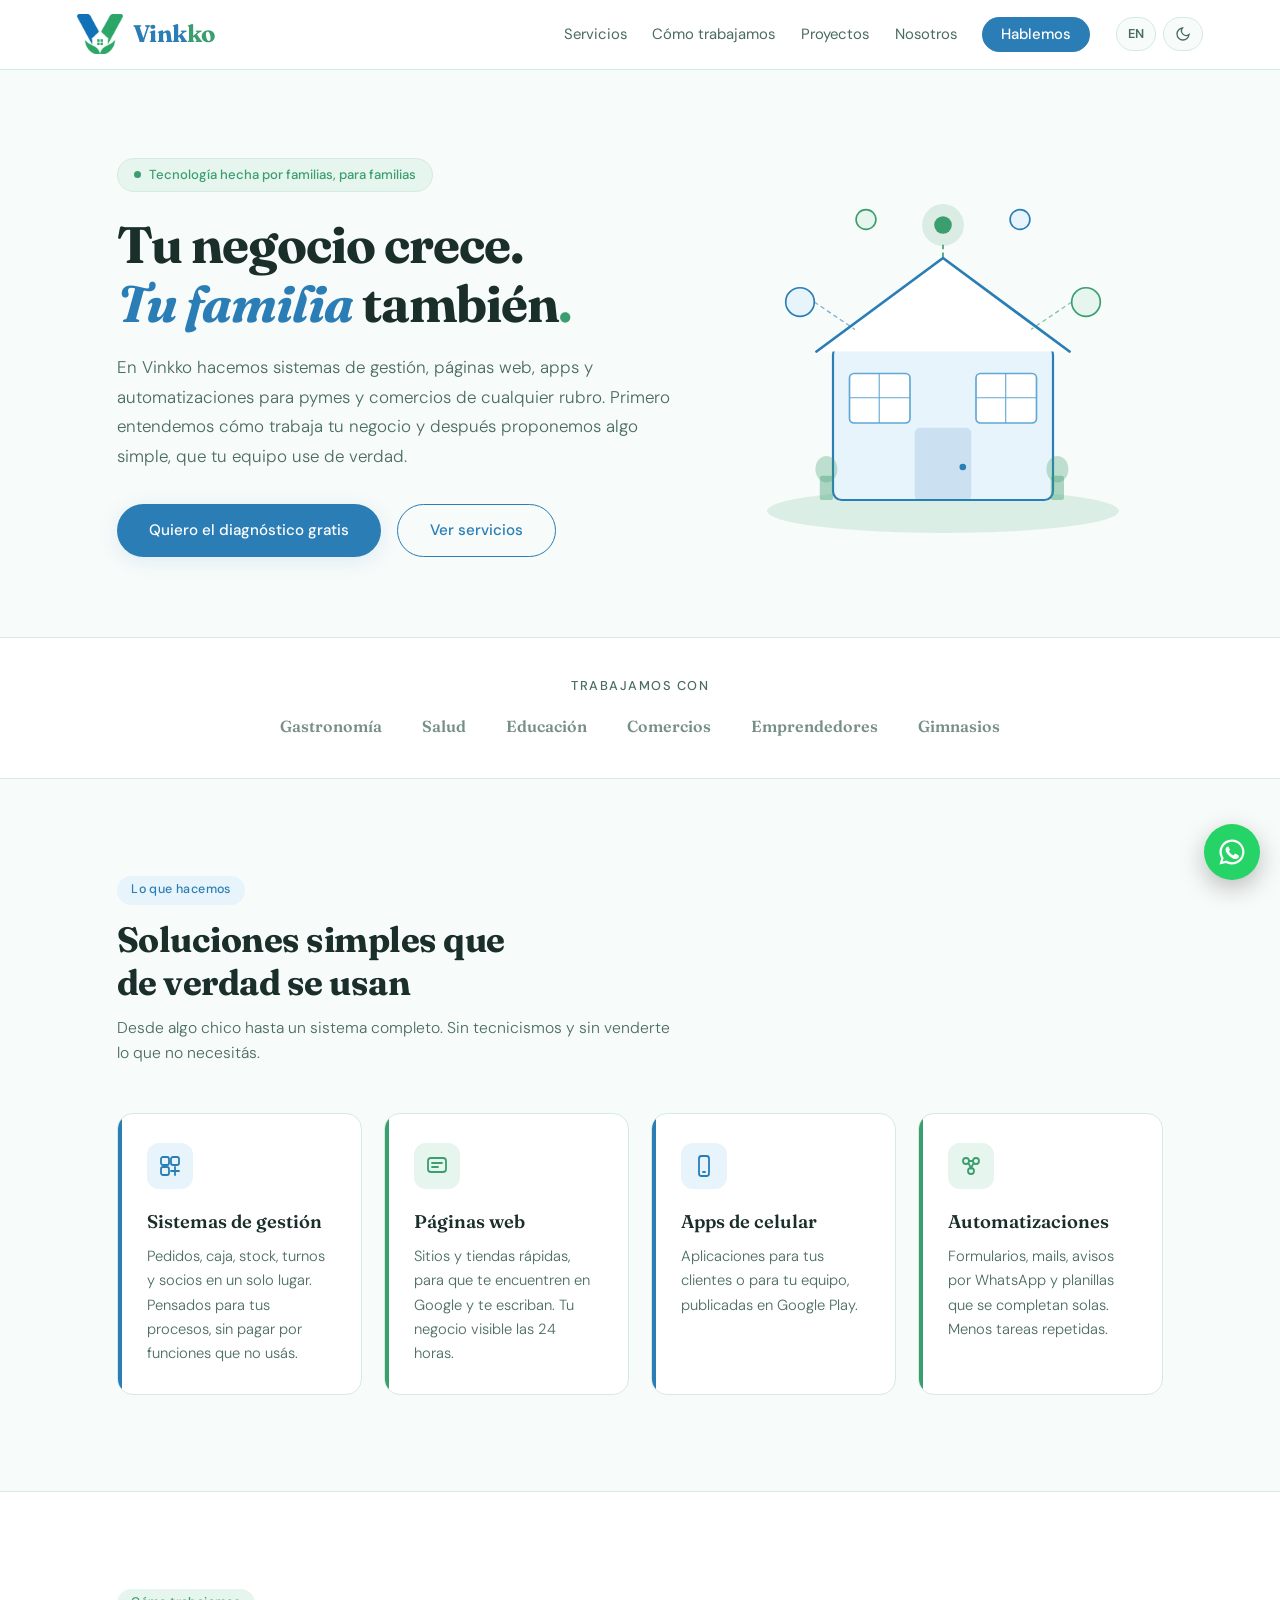
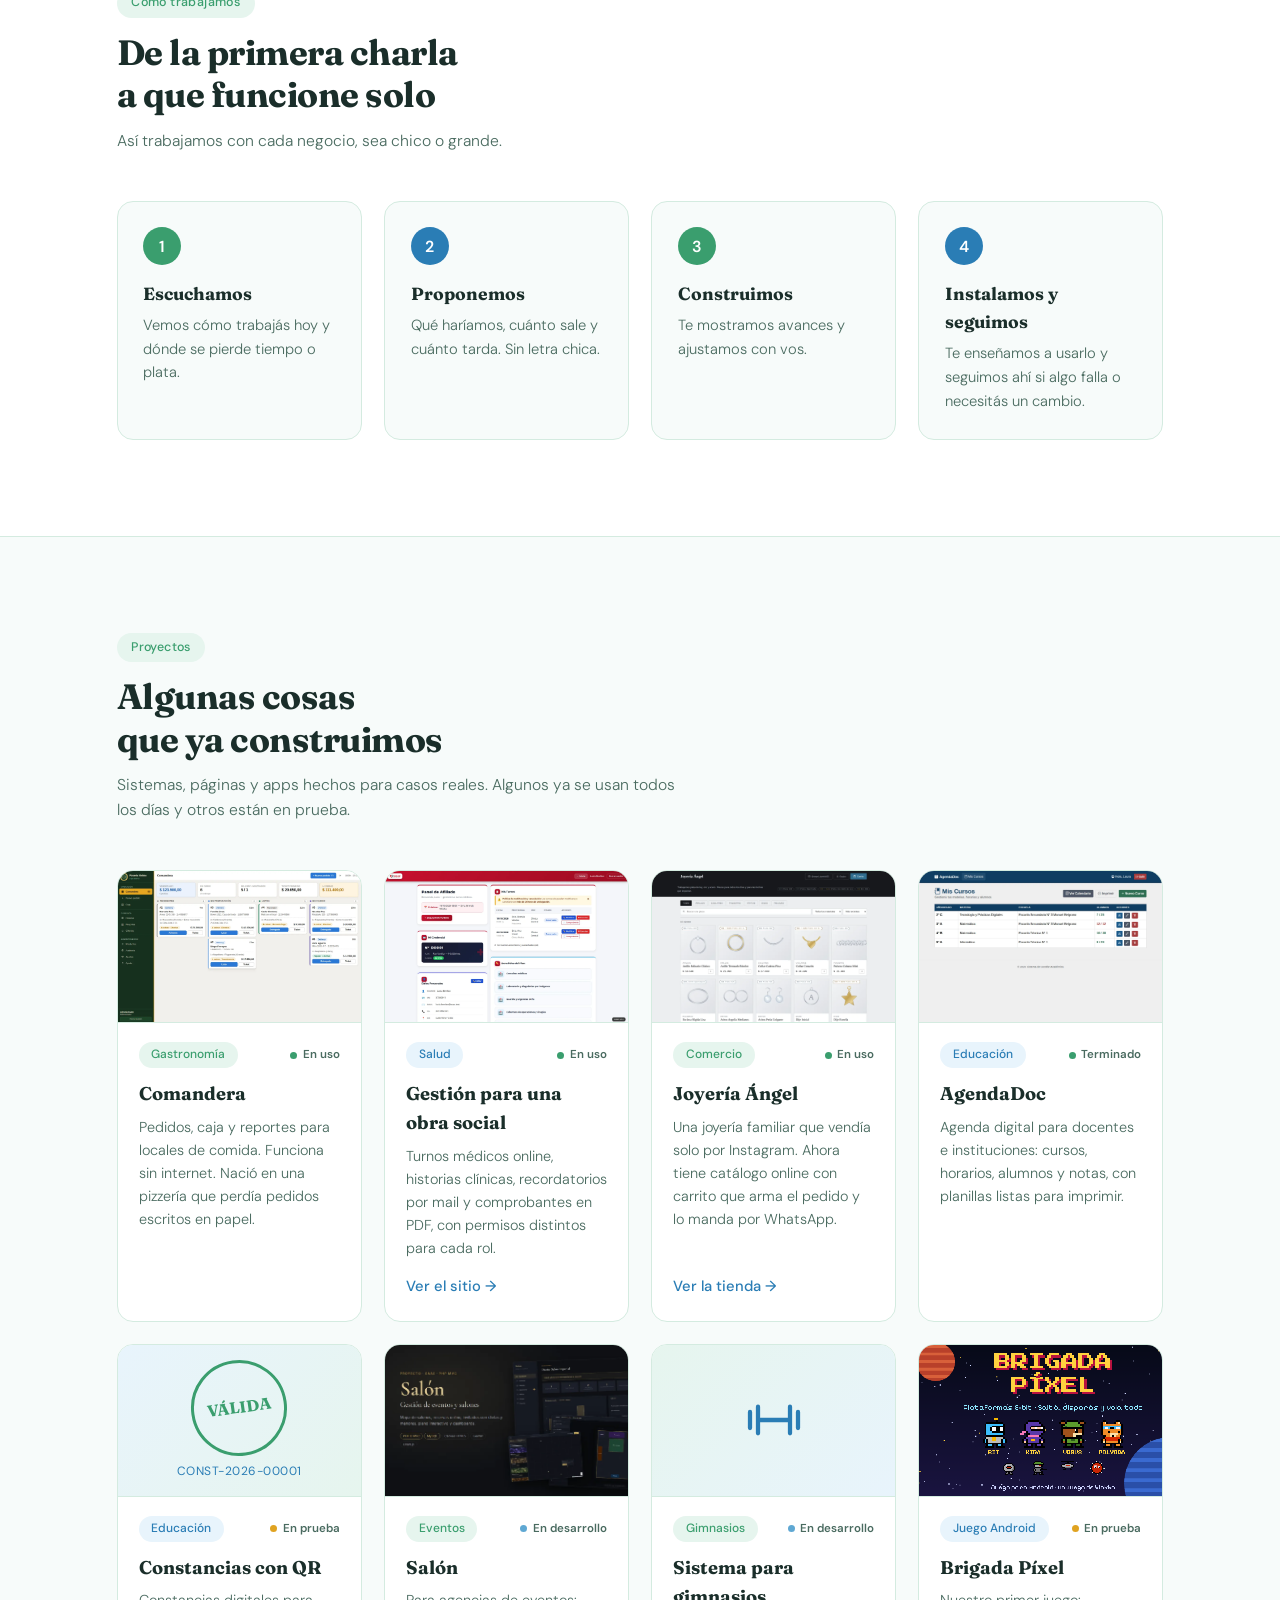
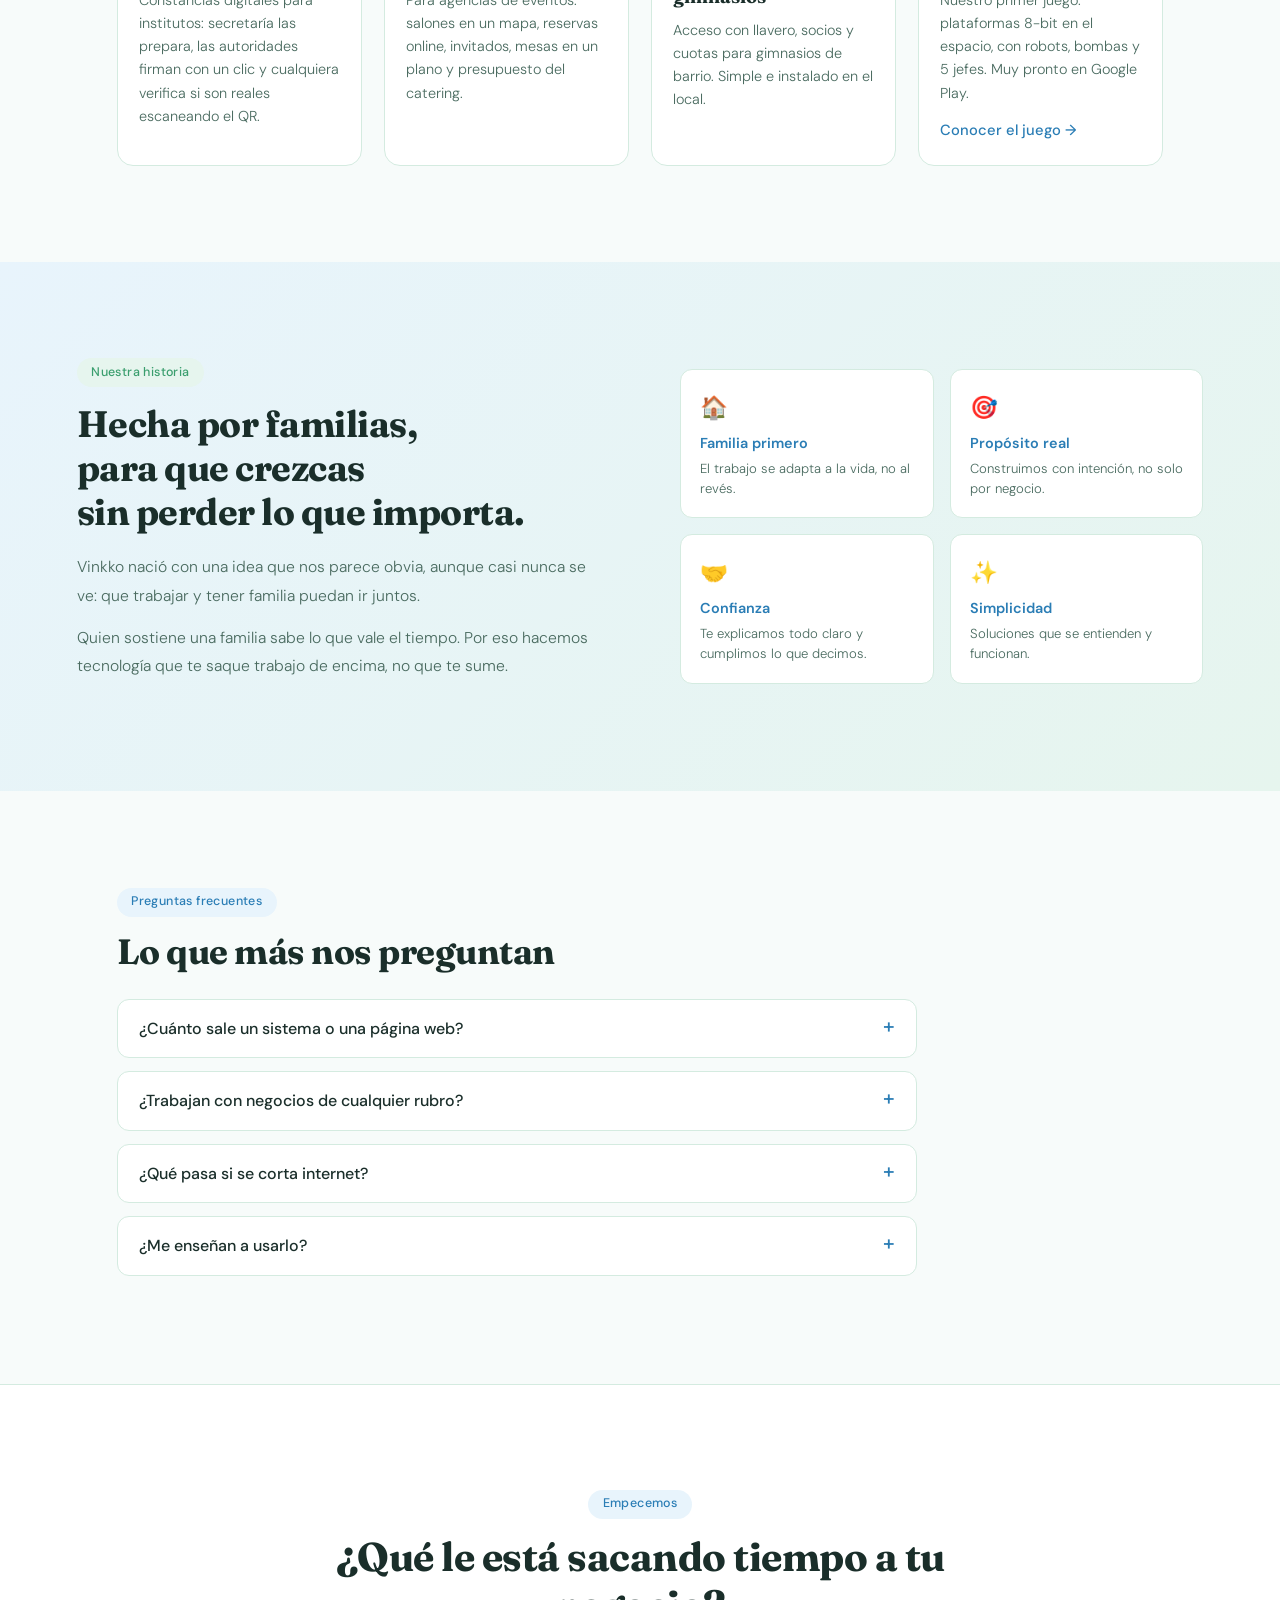
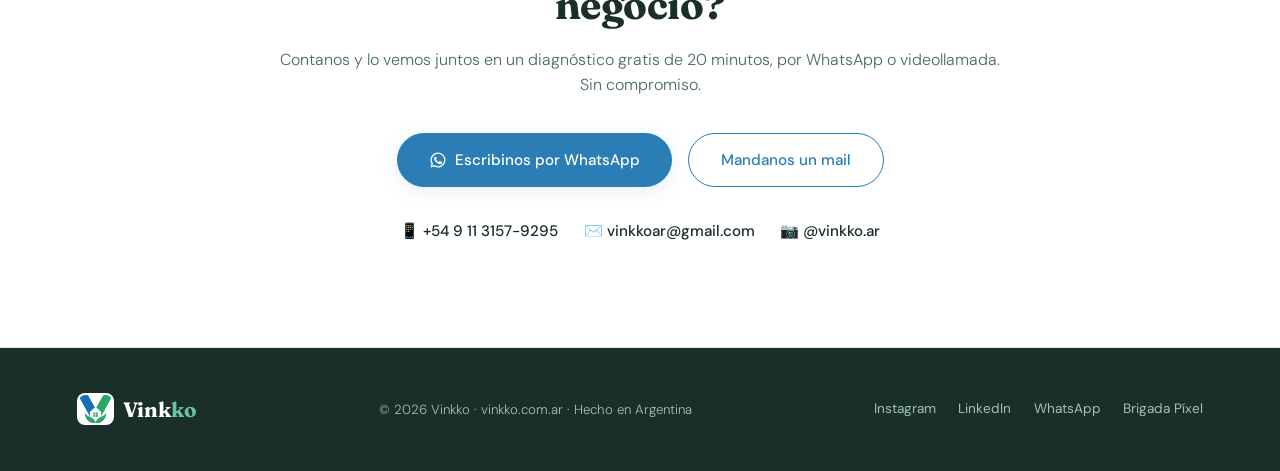
==== index.html @ 1970d744 "Sitio web de Vinkko Co-Authored-By: Claude Opus 5.5 <noreply@anthropic.com> Claude-Session: https:/" ====
<!DOCTYPE html>
<html lang="es">
<head>
<meta charset="UTF-8">
<meta name="viewport" content="width=device-width, initial-scale=1.0">
<title>Vinkko | Sistemas de gestión, páginas web y apps para pymes</title>
<meta name="description" content="Vinkko es una empresa de tecnología hecha por familias y para familias. Hacemos sistemas de gestión, páginas web, apps y automatizaciones para pymes y comercios de Argentina. Diagnóstico gratis.">
<meta name="keywords" content="sistemas de gestión para pymes, páginas web para comercios, desarrollo de software Argentina, automatizaciones, apps para negocios, Vinkko">
<meta name="author" content="Vinkko">
<meta name="robots" content="index, follow">
<link rel="canonical" href="https://vinkko.com.ar/">
<meta name="theme-color" content="#2A7DB5">

<meta property="og:type" content="website">
<meta property="og:site_name" content="Vinkko">
<meta property="og:locale" content="es_AR">
<meta property="og:locale:alternate" content="en_US">
<meta property="og:url" content="https://vinkko.com.ar/">
<meta property="og:title" content="Vinkko | Tecnología hecha por familias, para que tu pyme trabaje más simple">
<meta property="og:description" content="Sistemas de gestión, páginas web, apps y automatizaciones para pymes de cualquier rubro. Primero entendemos tu negocio, después proponemos.">
<meta property="og:image" content="https://vinkko.com.ar/img/og-image.jpg">
<meta property="og:image:width" content="1200">
<meta property="og:image:height" content="630">
<meta name="twitter:card" content="summary_large_image">
<meta name="twitter:title" content="Vinkko | Tecnología para pymes">
<meta name="twitter:description" content="Sistemas de gestión, páginas web, apps y automatizaciones para pymes de cualquier rubro.">
<meta name="twitter:image" content="https://vinkko.com.ar/img/og-image.jpg">

<link rel="icon" type="image/png" sizes="32x32" href="/img/favicon-32.png">
<link rel="apple-touch-icon" href="/img/apple-touch-icon.png">
<link rel="manifest" href="/site.webmanifest">

<link rel="preconnect" href="https://fonts.googleapis.com">
<link rel="preconnect" href="https://fonts.gstatic.com" crossorigin>
<link href="https://fonts.googleapis.com/css2?family=Fraunces:ital,wght@0,400;0,600;0,700;1,400&family=DM+Sans:wght@300;400;500;600&display=swap" rel="stylesheet">

<script type="application/ld+json">
{
  "@context": "https://schema.org",
  "@graph": [
    {
      "@type": "Organization",
      "@id": "https://vinkko.com.ar/#org",
      "name": "Vinkko",
      "url": "https://vinkko.com.ar/",
      "logo": "https://vinkko.com.ar/img/icon-512.png",
      "slogan": "Tecnología hecha por familias, para que tu pyme trabaje más simple.",
      "description": "Empresa de tecnología hecha por familias y para familias. Sistemas de gestión, páginas web, apps y automatizaciones para pymes.",
      "email": "vinkkoar@gmail.com",
      "telephone": "+54 9 11 3157-9295",
      "foundingDate": "2026",
      "areaServed": [{"@type": "Country", "name": "Argentina"}, {"@type": "Place", "name": "Latinoamérica"}],
      "sameAs": ["https://www.instagram.com/vinkko.ar", "https://www.linkedin.com/company/vinkko"],
      "contactPoint": {"@type": "ContactPoint", "telephone": "+54 9 11 3157-9295", "contactType": "customer service", "availableLanguage": ["Spanish", "English"]}
    },
    {
      "@type": "WebSite",
      "@id": "https://vinkko.com.ar/#web",
      "url": "https://vinkko.com.ar/",
      "name": "Vinkko",
      "inLanguage": "es-AR",
      "publisher": {"@id": "https://vinkko.com.ar/#org"}
    },
    {
      "@type": "FAQPage",
      "mainEntity": [
        {"@type": "Question", "name": "¿Cuánto sale un sistema o una página web?", "acceptedAnswer": {"@type": "Answer", "text": "Depende de lo que necesite tu negocio. Primero hacemos un diagnóstico gratis de 20 minutos y después te pasamos un presupuesto cerrado, con lo que incluye y cuánto tarda."}},
        {"@type": "Question", "name": "¿Trabajan con negocios de cualquier rubro?", "acceptedAnswer": {"@type": "Answer", "text": "Sí. Trabajamos con comercios, gastronomía, salud, educación, gimnasios y emprendedores, en toda Argentina y de forma remota."}},
        {"@type": "Question", "name": "¿Qué pasa si se corta internet?", "acceptedAnswer": {"@type": "Answer", "text": "Podemos armar sistemas que se instalan en la computadora del local y funcionan sin conexión, como nuestra Comandera para locales de comida."}},
        {"@type": "Question", "name": "¿Me enseñan a usarlo?", "acceptedAnswer": {"@type": "Answer", "text": "Sí. Lo instalamos, te enseñamos a vos y a quien trabaje con vos, y seguimos disponibles si algo falla o necesitás un cambio."}}
      ]
    }
  ]
}
</script>

<style>
  :root {
    --azul:#2A7DB5; --azul-claro:#E8F4FC; --azul-medio:#5FA8D3;
    --verde:#3A9E6E; --verde-claro:#E6F5EE; --verde-medio:#68C49A;
    --fondo:#F7FBFA; --superficie:#FFFFFF; --texto:#1A2E2A; --suave:#4A6B60; --borde:#D4EBE0;
    --sombra:rgba(42,125,181,.12); --pie:#1A2E2A; --pie-texto:#9DC4B6;
    color-scheme:light;
  }
  [data-theme="dark"] {
    --azul:#6BB3E6; --azul-claro:#16283a; --azul-medio:#5FA8D3;
    --verde:#5CC795; --verde-claro:#14302a; --verde-medio:#68C49A;
    --fondo:#0f1a18; --superficie:#16231f; --texto:#E6F0EC; --suave:#A7C2B8; --borde:#24372f;
    --sombra:rgba(0,0,0,.35); --pie:#0a1311; --pie-texto:#8fb3a6;
    color-scheme:dark;
  }
  *,*::before,*::after { margin:0; padding:0; box-sizing:border-box; }
  html { scroll-behavior:smooth; scroll-padding-top:80px; }
  body { font-family:'DM Sans',sans-serif; background:var(--fondo); color:var(--texto); line-height:1.6; overflow-x:hidden; transition:background .25s,color .25s; }
  a { color:inherit; }
  img { max-width:100%; display:block; }
  .skip { position:absolute; left:-999px; top:8px; background:var(--azul); color:#fff; padding:.5rem 1rem; border-radius:8px; z-index:999; }
  .skip:focus { left:8px; }

  /* NAV */
  nav { display:flex; align-items:center; justify-content:space-between; gap:1rem; padding:.9rem 6%; background:var(--superficie); border-bottom:1px solid var(--borde); position:sticky; top:0; z-index:100; }
  .logo { display:flex; align-items:center; gap:10px; text-decoration:none; }
  .logo img { height:40px; width:auto; }
  [data-theme="dark"] .logo img { background:#fff; border-radius:10px; padding:3px; }
  .logo-nombre { font-family:'Fraunces',serif; font-size:1.5rem; font-weight:700; color:var(--azul); letter-spacing:-.5px; }
  .logo-nombre span { color:var(--verde); }
  .nav-der { display:flex; align-items:center; gap:1.6rem; }
  nav ul { display:flex; gap:1.6rem; list-style:none; align-items:center; }
  nav ul a { text-decoration:none; color:var(--suave); font-size:.93rem; transition:color .2s; }
  nav ul a:hover { color:var(--azul); }
  .nav-cta { background:var(--azul); color:#fff !important; padding:.45rem 1.2rem; border-radius:50px; font-weight:500; }
  .nav-cta:hover { background:var(--verde); }
  .ctrl { display:flex; gap:.4rem; }
  .ctrl button { font:inherit; font-size:.8rem; font-weight:600; color:var(--suave); background:var(--fondo); border:1px solid var(--borde); border-radius:50px; height:34px; min-width:34px; padding:0 .7rem; cursor:pointer; display:inline-flex; align-items:center; justify-content:center; gap:.3rem; }
  .ctrl button:hover { color:var(--azul); border-color:var(--azul); }
  .ctrl svg { width:16px; height:16px; }
  .ico-sol { display:none; } [data-theme="dark"] .ico-sol { display:block; } [data-theme="dark"] .ico-luna { display:none; }

  /* HERO */
  .hero { display:flex; align-items:center; justify-content:space-between; gap:3rem; padding:5.5rem 6% 5rem; max-width:1200px; margin:0 auto; }
  .hero-texto { flex:1; max-width:580px; }
  .badge { display:inline-flex; align-items:center; gap:8px; background:var(--verde-claro); color:var(--verde); font-size:.82rem; font-weight:500; padding:.35rem 1rem; border-radius:50px; border:1px solid var(--borde); margin-bottom:1.5rem; }
  .badge::before { content:''; width:7px; height:7px; background:var(--verde); border-radius:50%; animation:pulso 1.8s infinite; }
  @keyframes pulso { 0%,100%{opacity:1;transform:scale(1)} 50%{opacity:.4;transform:scale(.7)} }
  .hero h1 { font-family:'Fraunces',serif; font-size:3.2rem; font-weight:700; line-height:1.15; letter-spacing:-1px; margin-bottom:1.2rem; }
  .hero h1 em { font-style:italic; color:var(--azul); }
  .hero h1 strong { color:var(--verde); }
  .hero p { font-size:1.06rem; color:var(--suave); font-weight:300; line-height:1.75; margin-bottom:2rem; }
  .botones { display:flex; gap:1rem; flex-wrap:wrap; }
  .btn-p { background:var(--azul); color:#fff; padding:.85rem 2rem; border-radius:50px; text-decoration:none; font-weight:500; font-size:.95rem; box-shadow:0 4px 20px var(--sombra); transition:background .2s,transform .1s; display:inline-flex; align-items:center; gap:.5rem; }
  .btn-p:hover { background:var(--verde); transform:translateY(-1px); }
  .btn-s { color:var(--azul); padding:.85rem 2rem; border-radius:50px; text-decoration:none; font-weight:500; font-size:.95rem; border:1.5px solid var(--azul); transition:background .2s; display:inline-flex; align-items:center; gap:.5rem; }
  .btn-s:hover { background:var(--azul-claro); }
  .hero-ilus { flex:1; max-width:440px; display:flex; justify-content:center; animation:flotar 4s ease-in-out infinite; }
  @keyframes flotar { 0%,100%{transform:translateY(0)} 50%{transform:translateY(-12px)} }
  .ilus-casa { fill:var(--azul-claro); stroke:var(--azul); } .ilus-techo { fill:var(--superficie); stroke:var(--azul); } .ilus-vent { fill:var(--superficie); stroke:var(--azul-medio); }

  /* SECTORES */
  .sectores { background:var(--superficie); border-top:1px solid var(--borde); border-bottom:1px solid var(--borde); padding:2.4rem 6%; text-align:center; }
  .sectores p { font-size:.8rem; color:var(--suave); text-transform:uppercase; letter-spacing:1.5px; font-weight:500; margin-bottom:1.1rem; }
  .sectores-lista { display:flex; justify-content:center; gap:2.5rem; flex-wrap:wrap; opacity:.75; }
  .sectores-lista span { font-family:'Fraunces',serif; font-size:1rem; font-weight:600; color:var(--suave); }

  /* COMUNES */
  .tag { display:inline-block; background:var(--azul-claro); color:var(--azul); font-size:.78rem; font-weight:500; padding:.28rem .9rem; border-radius:50px; margin-bottom:.9rem; letter-spacing:.4px; }
  .tag.v { background:var(--verde-claro); color:var(--verde); }
  .sec-titulo { font-family:'Fraunces',serif; font-size:2.2rem; font-weight:700; line-height:1.2; letter-spacing:-.5px; margin-bottom:.7rem; }
  .sec-sub { color:var(--suave); font-size:.98rem; font-weight:300; margin-bottom:3rem; max-width:560px; }
  .bloque { padding:6rem 6%; max-width:1200px; margin:0 auto; }
  .franja { background:var(--superficie); border-top:1px solid var(--borde); border-bottom:1px solid var(--borde); }

  /* SERVICIOS */
  .grid-4 { display:grid; grid-template-columns:repeat(4,1fr); gap:1.4rem; }
  @media (max-width:1100px) { .grid-4 { grid-template-columns:repeat(2,1fr); } }
  @media (max-width:600px) { .grid-4 { grid-template-columns:1fr; } }
  .card { background:var(--superficie); border:1px solid var(--borde); border-radius:16px; padding:1.8rem; position:relative; overflow:hidden; transition:transform .2s,box-shadow .2s; }
  .card::before { content:''; position:absolute; top:0; left:0; width:4px; height:100%; background:var(--azul); }
  .card.v::before { background:var(--verde); }
  .card:hover { transform:translateY(-4px); box-shadow:0 12px 40px var(--sombra); }
  .card-ico { width:46px; height:46px; background:var(--azul-claro); border-radius:12px; display:flex; align-items:center; justify-content:center; margin-bottom:1.1rem; color:var(--azul); }
  .card.v .card-ico { background:var(--verde-claro); color:var(--verde); }
  .card h3 { font-family:'Fraunces',serif; font-size:1.15rem; font-weight:600; margin-bottom:.5rem; }
  .card p { font-size:.92rem; color:var(--suave); line-height:1.65; font-weight:300; }

  /* PASOS */
  .pasos { display:grid; grid-template-columns:repeat(auto-fit,minmax(220px,1fr)); gap:1.4rem; counter-reset:paso; }
  .paso { counter-increment:paso; padding:1.6rem; border-radius:16px; background:var(--fondo); border:1px solid var(--borde); }
  .paso::before { content:counter(paso); display:inline-grid; place-items:center; width:38px; height:38px; border-radius:50%; background:var(--verde); color:#fff; font-weight:600; margin-bottom:.9rem; }
  .paso:nth-child(even)::before { background:var(--azul); }
  .paso h3 { font-family:'Fraunces',serif; font-size:1.1rem; margin-bottom:.4rem; }
  .paso p { font-size:.92rem; color:var(--suave); font-weight:300; }

  /* PRODUCTOS */
  .grid-productos { display:grid; grid-template-columns:repeat(auto-fit,minmax(290px,1fr)); gap:1.6rem; }
  .prod-card { border:1px solid var(--borde); border-radius:16px; padding:2rem; background:var(--superficie); transition:transform .2s,box-shadow .2s; display:flex; flex-direction:column; }
  .prod-card:hover { transform:translateY(-4px); box-shadow:0 12px 40px var(--sombra); }
  .prod-badge { align-self:flex-start; background:var(--verde-claro); color:var(--verde); font-size:.75rem; font-weight:500; padding:.2rem .8rem; border-radius:50px; margin-bottom:1rem; }
  .prod-badge.azul { background:var(--azul-claro); color:var(--azul); }
  .prod-card h3 { font-family:'Fraunces',serif; font-size:1.3rem; font-weight:700; margin-bottom:.6rem; }
  .prod-card p { font-size:.92rem; color:var(--suave); line-height:1.65; font-weight:300; }
  .prod-link { margin-top:1.1rem; color:var(--azul); font-weight:500; font-size:.92rem; text-decoration:none; }
  .prod-link:hover { text-decoration:underline; }

  .grid-proy { display:grid; grid-template-columns:repeat(4,1fr); gap:1.4rem; }
  @media (max-width:1100px) { .grid-proy { grid-template-columns:repeat(2,1fr); } }
  @media (max-width:600px) { .grid-proy { grid-template-columns:1fr; } }
  .proy { background:var(--superficie); border:1px solid var(--borde); border-radius:16px; overflow:hidden; display:flex; flex-direction:column; transition:transform .2s,box-shadow .2s; }
  .proy:hover { transform:translateY(-4px); box-shadow:0 12px 40px var(--sombra); }
  .proy > img, .proy-mock { width:100%; height:auto; aspect-ratio:16/10; object-fit:cover; object-position:top left; border-bottom:1px solid var(--borde); }
  .proy-mock { display:grid; place-items:center; align-content:center; gap:.4rem; }
  .mock-qr { background:linear-gradient(135deg,var(--azul-claro),var(--verde-claro)); color:var(--verde); }
  .mock-qr .sello { border:3px solid var(--verde); border-radius:50%; width:96px; height:96px; display:grid; place-items:center; font-family:'Fraunces',serif; font-weight:700; transform:rotate(-8deg); }
  .mock-qr small { color:var(--azul); font-size:.75rem; letter-spacing:.5px; }
  .mock-gym { background:linear-gradient(135deg,var(--verde-claro),var(--azul-claro)); color:var(--azul); }
  .proy-cuerpo { padding:1.2rem 1.3rem 1.4rem; display:flex; flex-direction:column; flex:1; }
  .proy-meta { display:flex; justify-content:space-between; align-items:center; gap:.5rem; margin-bottom:.7rem; }
  .proy-meta .prod-badge { margin:0; }
  .estado { font-size:.72rem; font-weight:600; color:var(--suave); display:inline-flex; align-items:center; gap:.35rem; }
  .estado::before { content:''; width:7px; height:7px; border-radius:50%; background:var(--verde); }
  .estado.prueba::before { background:#e0a321; } .estado.dev::before { background:var(--azul-medio); }
  .proy h3 { font-family:'Fraunces',serif; font-size:1.15rem; margin-bottom:.45rem; }
  .proy p { font-size:.9rem; color:var(--suave); font-weight:300; line-height:1.6; }
  .proy .prod-link { margin-top:auto; padding-top:.9rem; }

  /* PROPÓSITO */
  .proposito { background:linear-gradient(135deg,var(--azul-claro) 0%,var(--verde-claro) 100%); padding:6rem 6%; }
  .proposito-inner { max-width:1200px; margin:0 auto; display:flex; align-items:center; gap:5rem; }
  .proposito-texto { flex:1; }
  .proposito-texto h2 { font-family:'Fraunces',serif; font-size:2.3rem; font-weight:700; line-height:1.2; letter-spacing:-.5px; margin-bottom:1.2rem; }
  .proposito-texto p { font-size:.98rem; color:var(--suave); line-height:1.8; font-weight:300; margin-bottom:.9rem; }
  .valores-grid { flex:1; display:grid; grid-template-columns:1fr 1fr; gap:1rem; }
  .valor { background:var(--superficie); border-radius:12px; padding:1.2rem; border:1px solid var(--borde); }
  .valor span { font-size:1.4rem; display:block; margin-bottom:.4rem; }
  .valor h4 { font-size:.9rem; font-weight:600; color:var(--azul); margin-bottom:.25rem; }
  .valor p { font-size:.82rem; color:var(--suave); line-height:1.5; font-weight:300; }

  /* FAQ */
  .faq { max-width:800px; }
  details { border:1px solid var(--borde); background:var(--superficie); border-radius:12px; padding:1rem 1.3rem; margin-bottom:.8rem; }
  summary { cursor:pointer; font-weight:500; list-style:none; display:flex; justify-content:space-between; gap:1rem; }
  summary::after { content:'+'; color:var(--azul); font-size:1.3rem; line-height:1; }
  details[open] summary::after { content:'–'; }
  details p { margin-top:.7rem; color:var(--suave); font-weight:300; font-size:.95rem; }

  /* CTA */
  .cta { padding:6.5rem 6%; text-align:center; max-width:720px; margin:0 auto; }
  .cta h2 { font-family:'Fraunces',serif; font-size:2.5rem; font-weight:700; line-height:1.2; letter-spacing:-.5px; margin-bottom:1.1rem; }
  .cta p { color:var(--suave); font-size:1rem; margin-bottom:2.2rem; font-weight:300; }
  .cta-grupo { display:flex; gap:1rem; justify-content:center; flex-wrap:wrap; }
  .contacto-datos { margin-top:2rem; display:flex; gap:1.6rem; justify-content:center; flex-wrap:wrap; font-size:.95rem; color:var(--suave); }
  .contacto-datos a { text-decoration:none; color:var(--texto); font-weight:500; }
  .contacto-datos a:hover { color:var(--azul); }

  /* FOOTER */
  footer { background:var(--pie); color:var(--pie-texto); padding:2.8rem 6%; display:flex; align-items:center; justify-content:space-between; flex-wrap:wrap; gap:1.5rem; }
  .footer-logo { display:flex; align-items:center; gap:.6rem; font-family:'Fraunces',serif; font-size:1.3rem; font-weight:700; color:#fff; }
  .footer-logo img { height:32px; background:#fff; border-radius:8px; padding:2px; }
  .footer-logo .fl-nombre span { color:var(--verde-medio); }
  footer p { font-size:.83rem; font-weight:300; }
  .footer-links { display:flex; gap:1.4rem; flex-wrap:wrap; }
  .footer-links a { color:var(--pie-texto); text-decoration:none; font-size:.85rem; }
  .footer-links a:hover { color:var(--verde-medio); }

  /* WHATSAPP FLOTANTE */
  .wa-flot { position:fixed; right:20px; bottom:20px; width:56px; height:56px; border-radius:50%; background:#25D366; color:#fff; display:grid; place-items:center; box-shadow:0 8px 24px rgba(0,0,0,.25); z-index:200; transition:transform .2s; }
  .wa-flot:hover { transform:scale(1.07); }
  .wa-flot svg { width:30px; height:30px; }

  @media (max-width:860px) {
    nav ul { display:none; }
    .hero { flex-direction:column; padding:3.5rem 5%; }
    .hero h1 { font-size:2.3rem; }
    .hero-ilus { max-width:280px; }
    .proposito-inner { flex-direction:column; gap:2.5rem; }
    .cta h2, .sec-titulo, .proposito-texto h2 { font-size:1.9rem; }
    .bloque, .proposito, .cta { padding-left:5%; padding-right:5%; }
  }
  @media (prefers-reduced-motion:reduce) { .hero-ilus, .badge::before { animation:none; } html { scroll-behavior:auto; } }
</style>
<script>
  /* Tema guardado o el del sistema, antes de pintar para que no parpadee */
  (function(){ try { var t = localStorage.getItem('vk-tema'); if (!t) t = matchMedia('(prefers-color-scheme: dark)').matches ? 'dark' : 'light'; document.documentElement.setAttribute('data-theme', t); } catch(e){} })();
</script>
</head>
<body>
<a href="#main" class="skip" data-k="skip">Saltar al contenido</a>

<nav aria-label="Principal">
  <a href="/" class="logo" aria-label="Vinkko, inicio">
    <img src="/img/logo.webp" alt="Logo de Vinkko" width="46" height="40">
    <span class="logo-nombre">Vink<span>ko</span></span>
  </a>
  <div class="nav-der">
    <ul>
      <li><a href="#servicios" data-k="nav1">Servicios</a></li>
      <li><a href="#como" data-k="nav2">Cómo trabajamos</a></li>
      <li><a href="#productos" data-k="nav3">Proyectos</a></li>
      <li><a href="#nosotros" data-k="nav4">Nosotros</a></li>
      <li><a href="#contacto" class="nav-cta" data-k="nav5">Hablemos</a></li>
    </ul>
    <div class="ctrl">
      <button type="button" id="btn-idioma" aria-label="Change language to English" title="English">EN</button>
      <button type="button" id="btn-tema" aria-label="Cambiar a modo oscuro" title="Modo claro / oscuro">
        <svg class="ico-luna" viewBox="0 0 24 24" fill="none" stroke="currentColor" stroke-width="2" stroke-linecap="round"><path d="M21 12.8A9 9 0 1 1 11.2 3a7 7 0 0 0 9.8 9.8z"/></svg>
        <svg class="ico-sol" viewBox="0 0 24 24" fill="none" stroke="currentColor" stroke-width="2" stroke-linecap="round"><circle cx="12" cy="12" r="4"/><path d="M12 2v2M12 20v2M4.9 4.9l1.4 1.4M17.7 17.7l1.4 1.4M2 12h2M20 12h2M4.9 19.1l1.4-1.4M17.7 6.3l1.4-1.4"/></svg>
      </button>
    </div>
  </div>
</nav>

<main id="main">
<section class="hero">
  <div class="hero-texto">
    <div class="badge" data-k="badge">Tecnología hecha por familias, para familias</div>
    <h1 data-k="h1">Tu negocio crece.<br><em>Tu familia</em> también<strong>.</strong></h1>
    <p data-k="hero_p">En Vinkko hacemos sistemas de gestión, páginas web, apps y automatizaciones para pymes y comercios de cualquier rubro. Primero entendemos cómo trabaja tu negocio y después proponemos algo simple, que tu equipo use de verdad.</p>
    <div class="botones">
      <a href="https://wa.me/5491131579295?text=Hola%20Vinkko%2C%20quiero%20el%20diagn%C3%B3stico%20gratis" class="btn-p" target="_blank" rel="noopener" data-k="hero_b1">Quiero el diagnóstico gratis</a>
      <a href="#servicios" class="btn-s" data-k="hero_b2">Ver servicios</a>
    </div>
  </div>
  <div class="hero-ilus" aria-hidden="true">
    <svg viewBox="0 0 400 340" fill="none" xmlns="http://www.w3.org/2000/svg" width="100%">
      <ellipse cx="200" cy="310" rx="160" ry="20" fill="#3A9E6E" opacity="0.15"/>
      <rect class="ilus-casa" x="100" y="160" width="200" height="140" rx="8" stroke-width="2"/>
      <path class="ilus-techo" d="M85 165 L200 80 L315 165" stroke-width="2.5" stroke-linecap="round" stroke-linejoin="round"/>
      <rect x="175" y="235" width="50" height="65" rx="4" fill="#2A7DB5" opacity="0.15" stroke="#2A7DB5" stroke-width="1.5"/>
      <circle cx="218" cy="270" r="3" fill="#2A7DB5"/>
      <rect class="ilus-vent" x="115" y="185" width="55" height="45" rx="4" stroke-width="1.5"/>
      <line x1="142" y1="185" x2="142" y2="230" stroke="#5FA8D3"/><line x1="115" y1="207" x2="170" y2="207" stroke="#5FA8D3"/>
      <rect class="ilus-vent" x="230" y="185" width="55" height="45" rx="4" stroke-width="1.5"/>
      <line x1="257" y1="185" x2="257" y2="230" stroke="#5FA8D3"/><line x1="230" y1="207" x2="285" y2="207" stroke="#5FA8D3"/>
      <circle cx="200" cy="50" r="18" fill="#3A9E6E" opacity="0.15" stroke="#3A9E6E" stroke-width="2"/>
      <circle cx="200" cy="50" r="8" fill="#3A9E6E"/>
      <line x1="200" y1="68" x2="200" y2="80" stroke="#3A9E6E" stroke-width="1.5" stroke-dasharray="4 3"/>
      <circle cx="70" cy="120" r="13" fill="#E8F4FC" stroke="#2A7DB5" stroke-width="1.5"/>
      <line x1="83" y1="120" x2="120" y2="145" stroke="#2A7DB5" stroke-width="1.2" stroke-dasharray="4 3" opacity="0.6"/>
      <circle cx="330" cy="120" r="13" fill="#E6F5EE" stroke="#3A9E6E" stroke-width="1.5"/>
      <line x1="317" y1="120" x2="280" y2="145" stroke="#3A9E6E" stroke-width="1.2" stroke-dasharray="4 3" opacity="0.6"/>
      <circle cx="130" cy="45" r="9" fill="#E6F5EE" stroke="#3A9E6E" stroke-width="1.5"/>
      <circle cx="270" cy="45" r="9" fill="#E8F4FC" stroke="#2A7DB5" stroke-width="1.5"/>
      <rect x="88" y="278" width="12" height="22" rx="2" fill="#3A9E6E" opacity="0.4"/><ellipse cx="94" cy="272" rx="10" ry="12" fill="#3A9E6E" opacity="0.3"/>
      <rect x="298" y="278" width="12" height="22" rx="2" fill="#3A9E6E" opacity="0.4"/><ellipse cx="304" cy="272" rx="10" ry="12" fill="#3A9E6E" opacity="0.3"/>
    </svg>
  </div>
</section>

<div class="sectores">
  <p data-k="sect">Trabajamos con</p>
  <div class="sectores-lista">
    <span data-k="s1">Gastronomía</span><span data-k="s2">Salud</span><span data-k="s3">Educación</span>
    <span data-k="s4">Comercios</span><span data-k="s5">Emprendedores</span><span data-k="s6">Gimnasios</span>
  </div>
</div>

<section class="bloque" id="servicios">
  <div class="tag" data-k="serv_tag">Lo que hacemos</div>
  <h2 class="sec-titulo" data-k="serv_t">Soluciones simples que<br>de verdad se usan</h2>
  <p class="sec-sub" data-k="serv_s">Desde algo chico hasta un sistema completo. Sin tecnicismos y sin venderte lo que no necesitás.</p>
  <div class="grid-4">
    <article class="card">
      <div class="card-ico"><svg width="24" height="24" viewBox="0 0 24 24" fill="none" stroke="currentColor" stroke-width="1.8"><rect x="3" y="3" width="8" height="8" rx="2"/><rect x="13" y="3" width="8" height="8" rx="2"/><rect x="3" y="13" width="8" height="8" rx="2"/><path d="M17 13v8M13 17h8" stroke-linecap="round"/></svg></div>
      <h3 data-k="c1t">Sistemas de gestión</h3>
      <p data-k="c1p">Pedidos, caja, stock, turnos y socios en un solo lugar. Pensados para tus procesos, sin pagar por funciones que no usás.</p>
    </article>
    <article class="card v">
      <div class="card-ico"><svg width="24" height="24" viewBox="0 0 24 24" fill="none" stroke="currentColor" stroke-width="1.8"><rect x="3" y="4" width="18" height="14" rx="3"/><path d="M7 9h10M7 13h6" stroke-linecap="round"/></svg></div>
      <h3 data-k="c2t">Páginas web</h3>
      <p data-k="c2p">Sitios y tiendas rápidas, para que te encuentren en Google y te escriban. Tu negocio visible las 24 horas.</p>
    </article>
    <article class="card">
      <div class="card-ico"><svg width="24" height="24" viewBox="0 0 24 24" fill="none" stroke="currentColor" stroke-width="1.8"><rect x="7" y="2" width="10" height="20" rx="2.5"/><path d="M11 18h2" stroke-linecap="round"/></svg></div>
      <h3 data-k="c3t">Apps de celular</h3>
      <p data-k="c3p">Aplicaciones para tus clientes o para tu equipo, publicadas en Google Play.</p>
    </article>
    <article class="card v">
      <div class="card-ico"><svg width="24" height="24" viewBox="0 0 24 24" fill="none" stroke="currentColor" stroke-width="1.8"><circle cx="7" cy="7" r="3"/><circle cx="17" cy="7" r="3"/><circle cx="12" cy="17" r="3"/><path d="M10 7h4M14.5 9.5l-3 5M9.5 9.5l3 5" stroke-linecap="round"/></svg></div>
      <h3 data-k="c4t">Automatizaciones</h3>
      <p data-k="c4p">Formularios, mails, avisos por WhatsApp y planillas que se completan solas. Menos tareas repetidas.</p>
    </article>
  </div>
</section>

<section class="franja" id="como">
  <div class="bloque">
    <div class="tag v" data-k="como_tag">Cómo trabajamos</div>
    <h2 class="sec-titulo" data-k="como_t">De la primera charla<br>a que funcione solo</h2>
    <p class="sec-sub" data-k="como_s">Así trabajamos con cada negocio, sea chico o grande.</p>
    <div class="pasos">
      <div class="paso"><h3 data-k="p1t">Escuchamos</h3><p data-k="p1p">Vemos cómo trabajás hoy y dónde se pierde tiempo o plata.</p></div>
      <div class="paso"><h3 data-k="p2t">Proponemos</h3><p data-k="p2p">Qué haríamos, cuánto sale y cuánto tarda. Sin letra chica.</p></div>
      <div class="paso"><h3 data-k="p3t">Construimos</h3><p data-k="p3p">Te mostramos avances y ajustamos con vos.</p></div>
      <div class="paso"><h3 data-k="p4t">Instalamos y seguimos</h3><p data-k="p4p">Te enseñamos a usarlo y seguimos ahí si algo falla o necesitás un cambio.</p></div>
    </div>
  </div>
</section>

<section class="bloque" id="productos">
  <div class="tag v" data-k="prod_tag">Proyectos</div>
  <h2 class="sec-titulo" data-k="prod_t">Algunas cosas<br>que ya construimos</h2>
  <p class="sec-sub" data-k="prod_s">Sistemas, páginas y apps hechos para casos reales. Algunos ya se usan todos los días y otros están en prueba.</p>
  <div class="grid-proy">
    <article class="proy">
      <img src="/img/proj/comandera.webp" alt="Pantalla de pedidos de Comandera" width="800" height="500" loading="lazy">
      <div class="proy-cuerpo">
        <div class="proy-meta"><span class="prod-badge" data-k="r_gastro">Gastronomía</span><span class="estado ok" data-k="e_uso">En uso</span></div>
        <h3>Comandera</h3>
        <p data-k="pj1">Pedidos, caja y reportes para locales de comida. Funciona sin internet. Nació en una pizzería que perdía pedidos escritos en papel.</p>
      </div>
    </article>
    <article class="proy">
      <img src="/img/proj/osas.webp" alt="Panel del afiliado de una obra social" width="800" height="500" loading="lazy">
      <div class="proy-cuerpo">
        <div class="proy-meta"><span class="prod-badge azul" data-k="r_salud">Salud</span><span class="estado ok" data-k="e_uso">En uso</span></div>
        <h3 data-k="pj2t">Gestión para una obra social</h3>
        <p data-k="pj2">Turnos médicos online, historias clínicas, recordatorios por mail y comprobantes en PDF, con permisos distintos para cada rol.</p>
        <a class="prod-link" href="https://osas.com.ar" target="_blank" rel="noopener" data-k="ver_sitio">Ver el sitio →</a>
      </div>
    </article>
    <article class="proy">
      <img src="/img/proj/joyeria.webp" alt="Catálogo online de una joyería" width="800" height="500" loading="lazy">
      <div class="proy-cuerpo">
        <div class="proy-meta"><span class="prod-badge" data-k="r_comercio">Comercio</span><span class="estado ok" data-k="e_uso">En uso</span></div>
        <h3>Joyería Ángel</h3>
        <p data-k="pj3">Una joyería familiar que vendía solo por Instagram. Ahora tiene catálogo online con carrito que arma el pedido y lo manda por WhatsApp.</p>
        <a class="prod-link" href="https://joyeria-angel-925.web.app/" target="_blank" rel="noopener" data-k="ver_tienda">Ver la tienda →</a>
      </div>
    </article>
    <article class="proy">
      <img src="/img/proj/agendadoc.webp" alt="Panel de cursos de AgendaDoc" width="800" height="500" loading="lazy">
      <div class="proy-cuerpo">
        <div class="proy-meta"><span class="prod-badge azul" data-k="r_edu">Educación</span><span class="estado ok" data-k="e_hecho">Terminado</span></div>
        <h3>AgendaDoc</h3>
        <p data-k="pj4">Agenda digital para docentes e instituciones: cursos, horarios, alumnos y notas, con planillas listas para imprimir.</p>
      </div>
    </article>
    <article class="proy">
      <div class="proy-mock mock-qr" aria-hidden="true"><div class="sello">VÁLIDA</div><small>CONST-2026-00001</small></div>
      <div class="proy-cuerpo">
        <div class="proy-meta"><span class="prod-badge azul" data-k="r_edu">Educación</span><span class="estado prueba" data-k="e_prueba">En prueba</span></div>
        <h3 data-k="pj5t">Constancias con QR</h3>
        <p data-k="pj5">Constancias digitales para institutos: secretaría las prepara, las autoridades firman con un clic y cualquiera verifica si son reales escaneando el QR.</p>
      </div>
    </article>
    <article class="proy">
      <img src="/img/proj/salon.webp" alt="Plataforma Salón para agencias de eventos" width="800" height="500" loading="lazy">
      <div class="proy-cuerpo">
        <div class="proy-meta"><span class="prod-badge" data-k="r_eventos">Eventos</span><span class="estado dev" data-k="e_dev">En desarrollo</span></div>
        <h3>Salón</h3>
        <p data-k="pj6">Para agencias de eventos: salones en un mapa, reservas online, invitados, mesas en un plano y presupuesto del catering.</p>
      </div>
    </article>
    <article class="proy">
      <div class="proy-mock mock-gym" aria-hidden="true"><svg viewBox="0 0 24 24" width="64" height="64" fill="none" stroke="currentColor" stroke-width="1.6" stroke-linecap="round"><path d="M6 7v10M3 9v6M18 7v10M21 9v6M6 12h12"/></svg></div>
      <div class="proy-cuerpo">
        <div class="proy-meta"><span class="prod-badge" data-k="r_gym">Gimnasios</span><span class="estado dev" data-k="e_dev">En desarrollo</span></div>
        <h3 data-k="pj7t">Sistema para gimnasios</h3>
        <p data-k="pj7">Acceso con llavero, socios y cuotas para gimnasios de barrio. Simple e instalado en el local.</p>
      </div>
    </article>
    <article class="proy">
      <img src="/img/bp/01-portada.webp" alt="Portada del juego Brigada Píxel" width="1280" height="720" loading="lazy" style="image-rendering:pixelated">
      <div class="proy-cuerpo">
        <div class="proy-meta"><span class="prod-badge azul" data-k="r_juego">Juego Android</span><span class="estado prueba" data-k="e_prueba">En prueba</span></div>
        <h3>Brigada Píxel</h3>
        <p data-k="pj8">Nuestro primer juego: plataformas 8-bit en el espacio, con robots, bombas y 5 jefes. Muy pronto en Google Play.</p>
        <a class="prod-link" href="/brigada-pixel/" data-k="pr3l">Conocer el juego →</a>
      </div>
    </article>
  </div>
</section>

<section class="proposito" id="nosotros">
  <div class="proposito-inner">
    <div class="proposito-texto">
      <div class="tag v" data-k="nos_tag">Nuestra historia</div>
      <h2 data-k="nos_t">Hecha por familias,<br>para que crezcas<br>sin perder lo que importa.</h2>
      <p data-k="nos_p1">Vinkko nació con una idea que nos parece obvia, aunque casi nunca se ve: que trabajar y tener familia puedan ir juntos.</p>
      <p data-k="nos_p2">Quien sostiene una familia sabe lo que vale el tiempo. Por eso hacemos tecnología que te saque trabajo de encima, no que te sume.</p>
    </div>
    <div class="valores-grid">
      <div class="valor"><span aria-hidden="true">🏠</span><h4 data-k="v1t">Familia primero</h4><p data-k="v1p">El trabajo se adapta a la vida, no al revés.</p></div>
      <div class="valor"><span aria-hidden="true">🎯</span><h4 data-k="v2t">Propósito real</h4><p data-k="v2p">Construimos con intención, no solo por negocio.</p></div>
      <div class="valor"><span aria-hidden="true">🤝</span><h4 data-k="v3t">Confianza</h4><p data-k="v3p">Te explicamos todo claro y cumplimos lo que decimos.</p></div>
      <div class="valor"><span aria-hidden="true">✨</span><h4 data-k="v4t">Simplicidad</h4><p data-k="v4p">Soluciones que se entienden y funcionan.</p></div>
    </div>
  </div>
</section>

<section class="bloque" id="preguntas">
  <div class="tag" data-k="faq_tag">Preguntas frecuentes</div>
  <h2 class="sec-titulo" data-k="faq_t" style="margin-bottom:1.6rem">Lo que más nos preguntan</h2>
  <div class="faq">
    <details><summary data-k="q1">¿Cuánto sale un sistema o una página web?</summary><p data-k="a1">Depende de lo que necesite tu negocio. Primero hacemos un diagnóstico gratis de 20 minutos y después te pasamos un presupuesto cerrado, con lo que incluye y cuánto tarda.</p></details>
    <details><summary data-k="q2">¿Trabajan con negocios de cualquier rubro?</summary><p data-k="a2">Sí. Trabajamos con comercios, gastronomía, salud, educación, gimnasios y emprendedores, en toda Argentina y de forma remota.</p></details>
    <details><summary data-k="q3">¿Qué pasa si se corta internet?</summary><p data-k="a3">Podemos armar sistemas que se instalan en la computadora del local y funcionan sin conexión, como nuestra Comandera para locales de comida.</p></details>
    <details><summary data-k="q4">¿Me enseñan a usarlo?</summary><p data-k="a4">Sí. Lo instalamos, te enseñamos a vos y a quien trabaje con vos, y seguimos disponibles si algo falla o necesitás un cambio.</p></details>
  </div>
</section>

<section class="cta franja" id="contacto" style="max-width:none">
  <div style="max-width:720px;margin:0 auto">
    <div class="tag" data-k="cta_tag">Empecemos</div>
    <h2 data-k="cta_t">¿Qué le está sacando tiempo a tu negocio?</h2>
    <p data-k="cta_p">Contanos y lo vemos juntos en un diagnóstico gratis de 20 minutos, por WhatsApp o videollamada. Sin compromiso.</p>
    <div class="cta-grupo">
      <a href="https://wa.me/5491131579295?text=Hola%20Vinkko%2C%20quiero%20el%20diagn%C3%B3stico%20gratis" class="btn-p" target="_blank" rel="noopener">
        <svg width="18" height="18" viewBox="0 0 24 24" fill="currentColor" aria-hidden="true"><path d="M12 2a10 10 0 0 0-8.6 15.1L2 22l5-1.3A10 10 0 1 0 12 2zm0 18.2a8.2 8.2 0 0 1-4.2-1.2l-.3-.2-3 .8.8-2.9-.2-.3A8.2 8.2 0 1 1 12 20.2zm4.5-6.1c-.2-.1-1.5-.7-1.7-.8s-.4-.1-.6.1-.7.8-.8 1-.3.2-.5.1a6.7 6.7 0 0 1-3.3-2.9c-.2-.4.2-.4.7-1.3.1-.2 0-.3 0-.4l-.8-1.8c-.2-.5-.4-.4-.6-.4h-.5a1 1 0 0 0-.7.3 3 3 0 0 0-.9 2.2 5.2 5.2 0 0 0 1.1 2.7 11.8 11.8 0 0 0 4.5 4c1.7.7 2.3.8 3.2.6a2.7 2.7 0 0 0 1.8-1.3 2.2 2.2 0 0 0 .1-1.3c0-.1-.2-.2-.5-.3z"/></svg>
        <span data-k="cta_b1">Escribinos por WhatsApp</span></a>
      <a href="mailto:vinkkoar@gmail.com?subject=Consulta%20desde%20vinkko.com.ar" class="btn-s" data-k="cta_b2">Mandanos un mail</a>
    </div>
    <div class="contacto-datos">
      <span>📱 <a href="tel:+5491131579295">+54 9 11 3157-9295</a></span>
      <span>✉️ <a href="mailto:vinkkoar@gmail.com">vinkkoar@gmail.com</a></span>
      <span>📷 <a href="https://www.instagram.com/vinkko.ar" target="_blank" rel="noopener">@vinkko.ar</a></span>
    </div>
  </div>
</section>
</main>

<footer>
  <div class="footer-logo"><img src="/img/logo.webp" alt="" width="37" height="32"><span class="fl-nombre">Vink<span>ko</span></span></div>
  <p>© 2026 Vinkko · vinkko.com.ar · <span data-k="pie">Hecho en Argentina</span></p>
  <div class="footer-links">
    <a href="https://www.instagram.com/vinkko.ar" target="_blank" rel="noopener">Instagram</a>
    <a href="https://www.linkedin.com/company/vinkko" target="_blank" rel="noopener">LinkedIn</a>
    <a href="https://wa.me/5491131579295" target="_blank" rel="noopener">WhatsApp</a>
    <a href="/brigada-pixel/">Brigada Píxel</a>
  </div>
</footer>

<a class="wa-flot" href="https://wa.me/5491131579295?text=Hola%20Vinkko" target="_blank" rel="noopener" aria-label="Escribinos por WhatsApp">
  <svg viewBox="0 0 24 24" fill="currentColor" aria-hidden="true"><path d="M12 2a10 10 0 0 0-8.6 15.1L2 22l5-1.3A10 10 0 1 0 12 2zm0 18.2a8.2 8.2 0 0 1-4.2-1.2l-.3-.2-3 .8.8-2.9-.2-.3A8.2 8.2 0 1 1 12 20.2zm4.5-6.1c-.2-.1-1.5-.7-1.7-.8s-.4-.1-.6.1-.7.8-.8 1-.3.2-.5.1a6.7 6.7 0 0 1-3.3-2.9c-.2-.4.2-.4.7-1.3.1-.2 0-.3 0-.4l-.8-1.8c-.2-.5-.4-.4-.6-.4h-.5a1 1 0 0 0-.7.3 3 3 0 0 0-.9 2.2 5.2 5.2 0 0 0 1.1 2.7 11.8 11.8 0 0 0 4.5 4c1.7.7 2.3.8 3.2.6a2.7 2.7 0 0 0 1.8-1.3 2.2 2.2 0 0 0 .1-1.3c0-.1-.2-.2-.5-.3z"/></svg>
</a>

<script>
(function () {
  var EN = {
    skip:'Skip to content', nav1:'Services', nav2:'How we work', nav3:'Projects', nav4:'About us', nav5:"Let's talk",
    badge:'Technology made by families, for families',
    h1:'Your business grows.<br><em>Your family</em> does too<strong>.</strong>',
    hero_p:'At Vinkko we build management systems, websites, apps and automations for small businesses of any kind. First we understand how your business works, then we propose something simple that your team will actually use.',
    hero_b1:'Get the free assessment', hero_b2:'See services',
    sect:'We work with', s1:'Restaurants', s2:'Health', s3:'Education', s4:'Retail', s5:'Entrepreneurs', s6:'Gyms',
    serv_tag:'What we do', serv_t:'Simple solutions<br>people actually use', serv_s:'From something small to a complete system. No jargon, and we never sell you what you don\'t need.',
    c1t:'Management systems', c1p:'Orders, cash register, stock, bookings and members in one place. Built around your processes, without paying for features you won\'t use.',
    c2t:'Websites', c2p:'Fast sites and online stores so people find you on Google and get in touch. Your business visible 24/7.',
    c3t:'Mobile apps', c3p:'Apps for your customers or your team, published on Google Play.',
    c4t:'Automations', c4p:'Forms, emails, WhatsApp notifications and spreadsheets that fill themselves. Fewer repetitive tasks.',
    como_tag:'How we work', como_t:'From the first chat<br>to running on its own', como_s:'This is how we work with every business, small or large.',
    p1t:'We listen', p1p:'We look at how you work today and where time or money gets lost.',
    p2t:'We propose', p2p:'What we would build, what it costs and how long it takes. No fine print.',
    p3t:'We build', p3p:'We show you progress and adjust with you.',
    p4t:'We install and stay', p4p:'We teach you how to use it and we\'re still there if something fails or you need a change.',
    prod_tag:'Projects', prod_t:'Some things<br>we have already built', prod_s:'Systems, websites and apps made for real cases. Some are used every day and others are in testing.',
    r_gastro:'Restaurants', r_salud:'Health', r_comercio:'Retail', r_edu:'Education', r_eventos:'Events', r_gym:'Gyms', r_juego:'Android game',
    e_uso:'In use', e_hecho:'Finished', e_prueba:'In testing', e_dev:'In development', ver_sitio:'See the site →', ver_tienda:'See the store →',
    pj1:'Orders, cash register and reports for food businesses. Works offline. It was born in a pizzeria that kept losing orders written on paper.',
    pj2t:'Health insurance management', pj2:'Online medical appointments, clinical records, email reminders and PDF receipts, with different permissions for each role.',
    pj3:'A family jewelry business that only sold on Instagram. Now it has an online catalog with a cart that builds the order and sends it via WhatsApp.',
    pj4:'Digital planner for teachers and schools: courses, schedules, students and grades, with sheets ready to print.',
    pj5t:'QR-verified certificates', pj5:'Digital certificates for colleges: the office prepares them, authorities sign with one click and anyone can check they are real by scanning the QR code.',
    pj6:'For event agencies: venues on a map, online bookings, guests, tables on a floor plan and catering budget.',
    pj7t:'Gym management system', pj7:'Key-fob access, members and fees for neighborhood gyms. Simple and installed on site.',
    pj8:'Our first game: an 8-bit space platformer with robots, bombs and 5 bosses. Coming soon to Google Play.', pr3l:'Discover the game →',
    nos_tag:'Our story', nos_t:'Made by families,<br>so you can grow<br>without losing what matters.',
    nos_p1:'Vinkko was born from an idea that seems obvious to us, yet is rarely seen: that work and family can go together.',
    nos_p2:'Anyone who supports a family knows what time is worth. That\'s why we build technology that takes work off your plate instead of adding to it.',
    v1t:'Family first', v1p:'Work adapts to life, not the other way around.', v2t:'Real purpose', v2p:'We build with intention, not just for business.',
    v3t:'Trust', v3p:'We explain everything clearly and do what we say.', v4t:'Simplicity', v4p:'Solutions that make sense and work.',
    faq_tag:'FAQ', faq_t:'What people ask us most',
    q1:'How much does a system or a website cost?', a1:'It depends on what your business needs. First we do a free 20-minute assessment, then we send you a fixed quote with what\'s included and how long it takes.',
    q2:'Do you work with any kind of business?', a2:'Yes. We work with retail, restaurants, health, education, gyms and entrepreneurs, across Argentina and remotely.',
    q3:'What if the internet goes down?', a3:'We can build systems installed on the shop\'s computer that work offline, like our Comandera for food businesses.',
    q4:'Will you teach me how to use it?', a4:'Yes. We install it, train you and anyone who works with you, and stay available if something fails or you need a change.',
    cta_tag:"Let's start", cta_t:"What's taking up your business's time?", cta_p:'Tell us and we\'ll look at it together in a free 20-minute assessment, over WhatsApp or video call. No commitment.',
    cta_b1:'Message us on WhatsApp', cta_b2:'Send us an email', pie:'Made in Argentina'
  };
  var ES = {};
  var els = document.querySelectorAll('[data-k]');
  els.forEach(function (el) { ES[el.dataset.k] = el.innerHTML; });
  var META = {
    es: { title: document.title, desc: document.querySelector('meta[name="description"]').content },
    en: { title: 'Vinkko | Management systems, websites and apps for small businesses', desc: 'Vinkko is a technology company made by families, for families. Management systems, websites, apps and automations for small businesses. Free assessment.' }
  };
  var btnI = document.getElementById('btn-idioma'), btnT = document.getElementById('btn-tema');
  function idioma(l) {
    var d = l === 'en' ? EN : ES;
    els.forEach(function (el) { if (d[el.dataset.k] != null) el.innerHTML = d[el.dataset.k]; });
    document.documentElement.lang = l === 'en' ? 'en' : 'es';
    document.title = META[l].title;
    document.querySelector('meta[name="description"]').content = META[l].desc;
    btnI.textContent = l === 'en' ? 'ES' : 'EN';
    btnI.title = l === 'en' ? 'Español' : 'English';
    btnI.setAttribute('aria-label', l === 'en' ? 'Cambiar a español' : 'Change language to English');
    try { localStorage.setItem('vk-idioma', l); } catch (e) {}
  }
  function tema(t) {
    document.documentElement.setAttribute('data-theme', t);
    btnT.setAttribute('aria-label', t === 'dark' ? 'Cambiar a modo claro' : 'Cambiar a modo oscuro');
    try { localStorage.setItem('vk-tema', t); } catch (e) {}
  }
  btnI.addEventListener('click', function () { idioma(document.documentElement.lang === 'en' ? 'es' : 'en'); });
  btnT.addEventListener('click', function () { tema(document.documentElement.getAttribute('data-theme') === 'dark' ? 'light' : 'dark'); });
  var guardado = null;
  try { guardado = localStorage.getItem('vk-idioma'); } catch (e) {}
  /* Español por defecto (Google indexa en español); inglés solo si la persona lo eligió */
  if (guardado === 'en') idioma('en');
  btnT.setAttribute('aria-label', document.documentElement.getAttribute('data-theme') === 'dark' ? 'Cambiar a modo claro' : 'Cambiar a modo oscuro');
})();
</script>
</body>
</html>
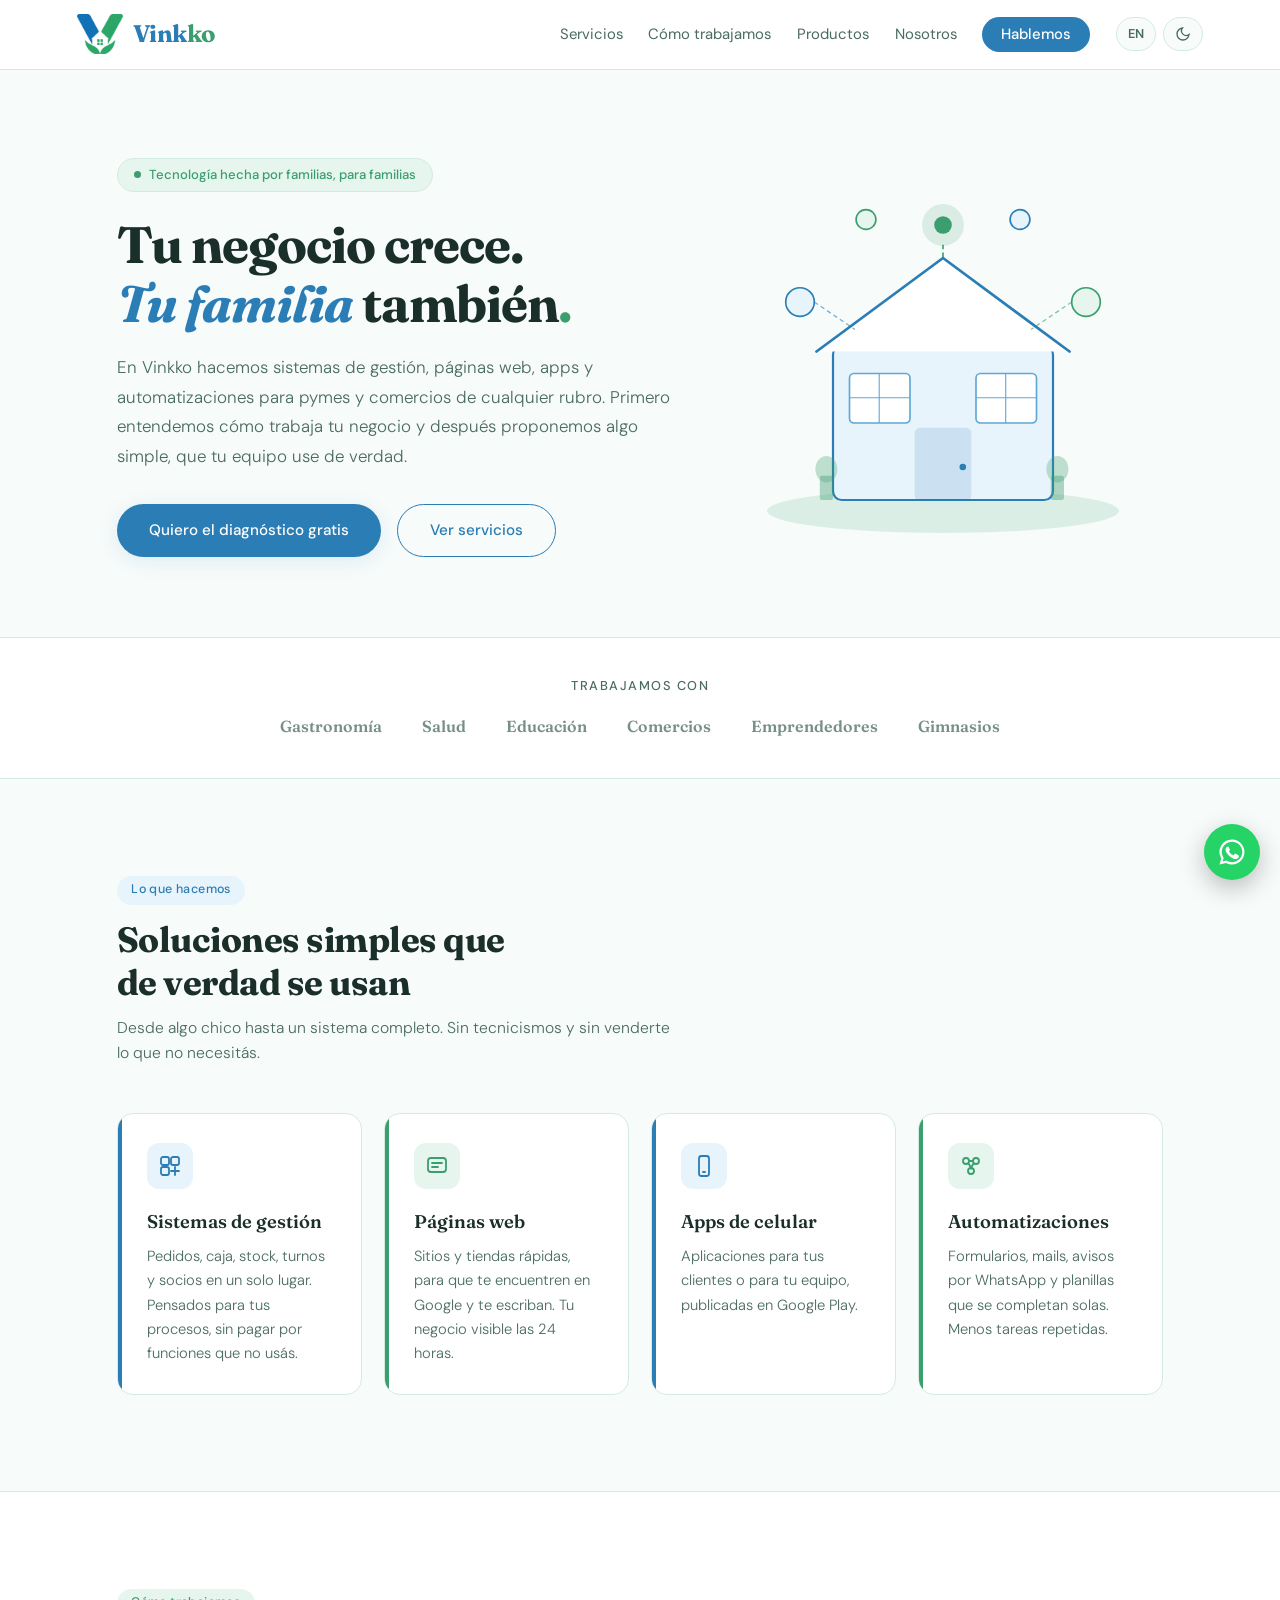
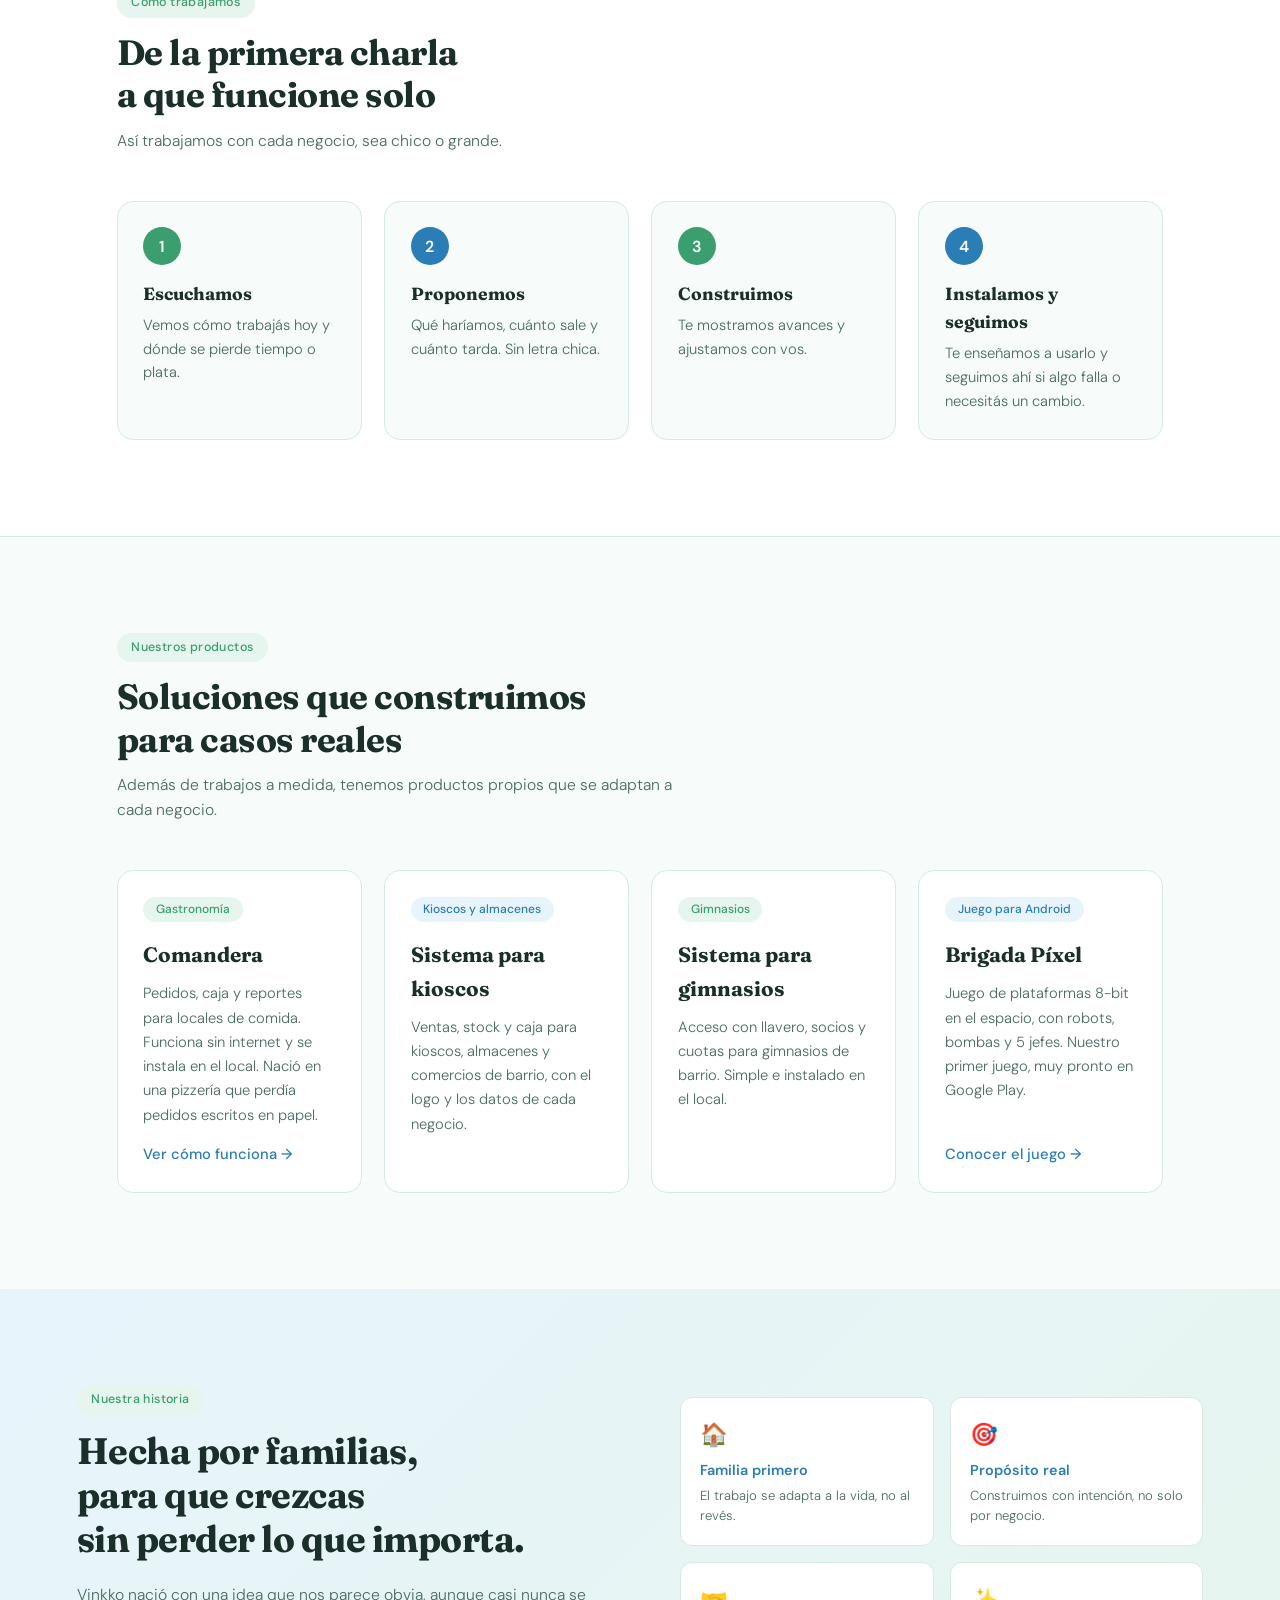
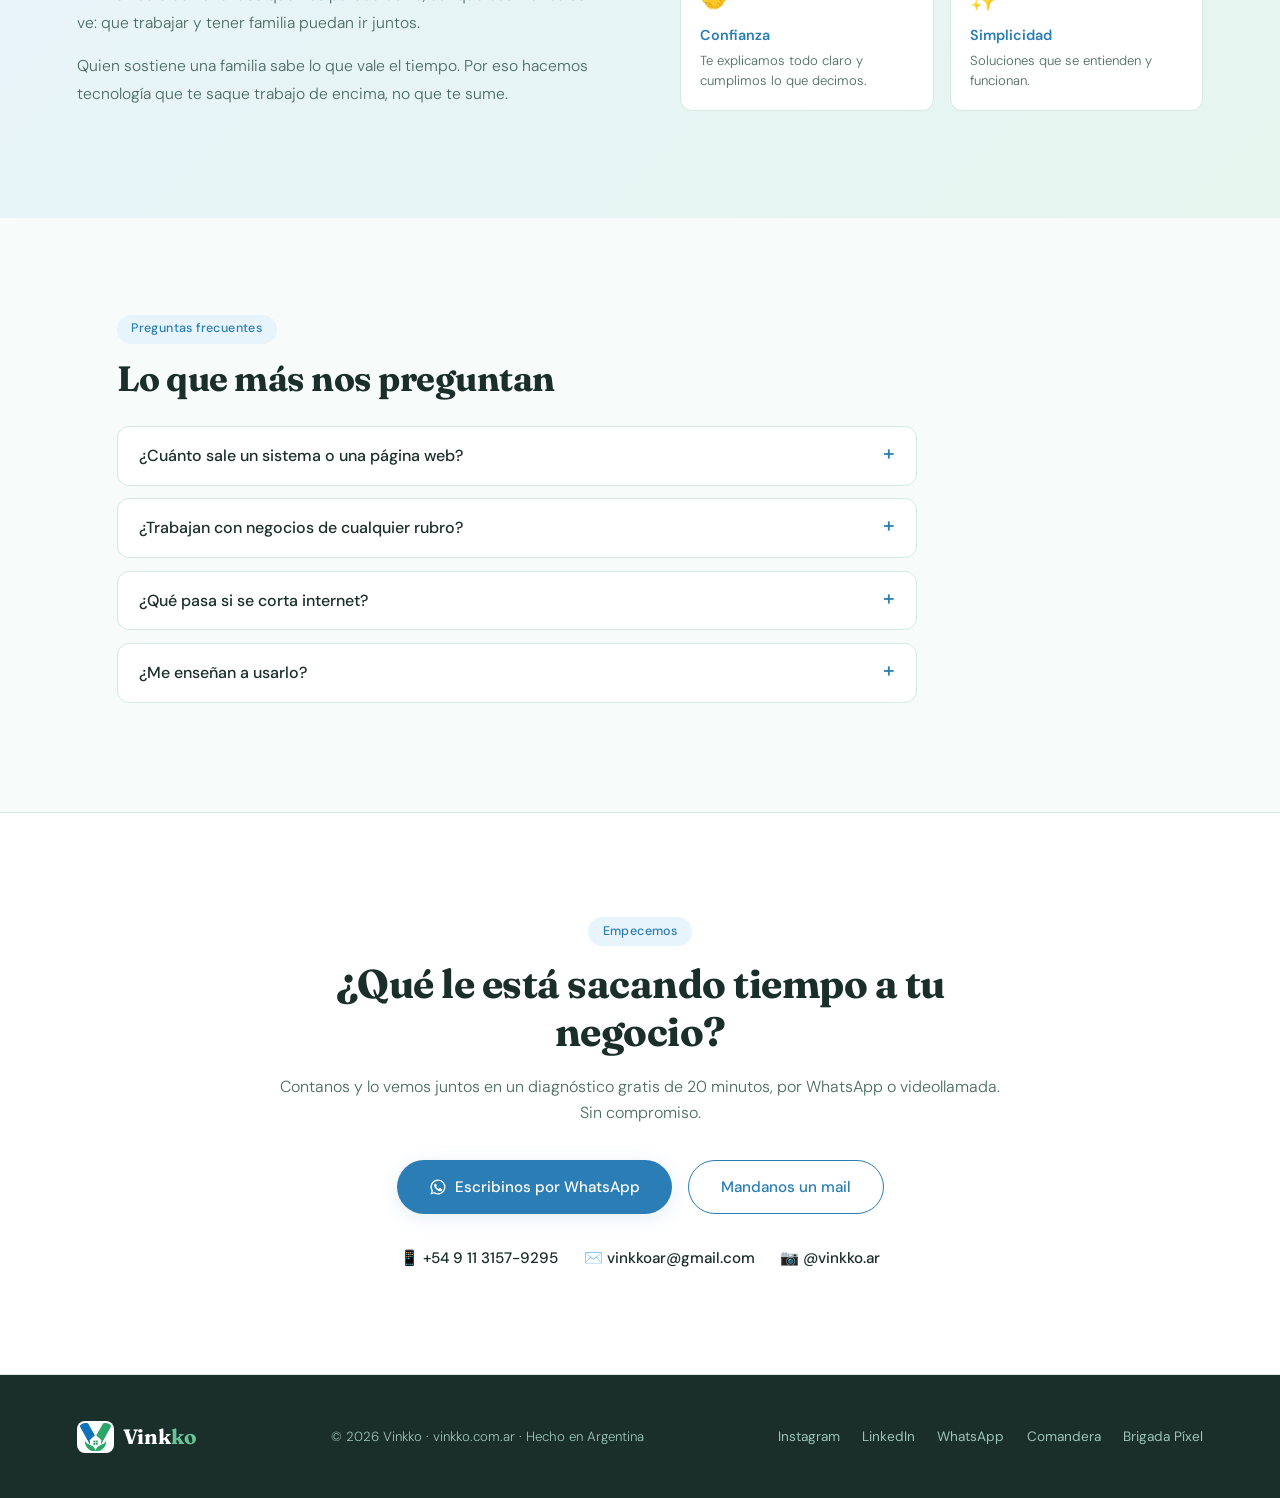
==== commit bc8e16f9: "Productos simples y página de la Comandera Co-Authored-By: Claude Opus 5.5 <noreply@anthropic.com> " ====
--- a/index.html
+++ b/index.html
@@ -26,9 +26,9 @@
 <meta name="twitter:description" content="Sistemas de gestión, páginas web, apps y automatizaciones para pymes de cualquier rubro.">
 <meta name="twitter:image" content="https://vinkko.com.ar/img/og-image.jpg">
 
-<link rel="icon" type="image/png" sizes="32x32" href="/img/favicon-32.png">
-<link rel="apple-touch-icon" href="/img/apple-touch-icon.png">
-<link rel="manifest" href="/site.webmanifest">
+<link rel="icon" type="image/png" sizes="32x32" href="img/favicon-32.png">
+<link rel="apple-touch-icon" href="img/apple-touch-icon.png">
+<link rel="manifest" href="site.webmanifest">
 
 <link rel="preconnect" href="https://fonts.googleapis.com">
 <link rel="preconnect" href="https://fonts.gstatic.com" crossorigin>
@@ -171,36 +171,17 @@
   .paso p { font-size:.92rem; color:var(--suave); font-weight:300; }
 
   /* PRODUCTOS */
-  .grid-productos { display:grid; grid-template-columns:repeat(auto-fit,minmax(290px,1fr)); gap:1.6rem; }
-  .prod-card { border:1px solid var(--borde); border-radius:16px; padding:2rem; background:var(--superficie); transition:transform .2s,box-shadow .2s; display:flex; flex-direction:column; }
+  .grid-productos { display:grid; grid-template-columns:repeat(4,1fr); gap:1.4rem; }
+  @media (max-width:1100px) { .grid-productos { grid-template-columns:repeat(2,1fr); } }
+  @media (max-width:600px) { .grid-productos { grid-template-columns:1fr; } }
+  .prod-card { border:1px solid var(--borde); border-radius:16px; padding:1.6rem; background:var(--superficie); transition:transform .2s,box-shadow .2s; display:flex; flex-direction:column; }
   .prod-card:hover { transform:translateY(-4px); box-shadow:0 12px 40px var(--sombra); }
   .prod-badge { align-self:flex-start; background:var(--verde-claro); color:var(--verde); font-size:.75rem; font-weight:500; padding:.2rem .8rem; border-radius:50px; margin-bottom:1rem; }
   .prod-badge.azul { background:var(--azul-claro); color:var(--azul); }
   .prod-card h3 { font-family:'Fraunces',serif; font-size:1.3rem; font-weight:700; margin-bottom:.6rem; }
   .prod-card p { font-size:.92rem; color:var(--suave); line-height:1.65; font-weight:300; }
-  .prod-link { margin-top:1.1rem; color:var(--azul); font-weight:500; font-size:.92rem; text-decoration:none; }
+  .prod-link { margin-top:auto; padding-top:1rem; color:var(--azul); font-weight:500; font-size:.92rem; text-decoration:none; }
   .prod-link:hover { text-decoration:underline; }
-
-  .grid-proy { display:grid; grid-template-columns:repeat(4,1fr); gap:1.4rem; }
-  @media (max-width:1100px) { .grid-proy { grid-template-columns:repeat(2,1fr); } }
-  @media (max-width:600px) { .grid-proy { grid-template-columns:1fr; } }
-  .proy { background:var(--superficie); border:1px solid var(--borde); border-radius:16px; overflow:hidden; display:flex; flex-direction:column; transition:transform .2s,box-shadow .2s; }
-  .proy:hover { transform:translateY(-4px); box-shadow:0 12px 40px var(--sombra); }
-  .proy > img, .proy-mock { width:100%; height:auto; aspect-ratio:16/10; object-fit:cover; object-position:top left; border-bottom:1px solid var(--borde); }
-  .proy-mock { display:grid; place-items:center; align-content:center; gap:.4rem; }
-  .mock-qr { background:linear-gradient(135deg,var(--azul-claro),var(--verde-claro)); color:var(--verde); }
-  .mock-qr .sello { border:3px solid var(--verde); border-radius:50%; width:96px; height:96px; display:grid; place-items:center; font-family:'Fraunces',serif; font-weight:700; transform:rotate(-8deg); }
-  .mock-qr small { color:var(--azul); font-size:.75rem; letter-spacing:.5px; }
-  .mock-gym { background:linear-gradient(135deg,var(--verde-claro),var(--azul-claro)); color:var(--azul); }
-  .proy-cuerpo { padding:1.2rem 1.3rem 1.4rem; display:flex; flex-direction:column; flex:1; }
-  .proy-meta { display:flex; justify-content:space-between; align-items:center; gap:.5rem; margin-bottom:.7rem; }
-  .proy-meta .prod-badge { margin:0; }
-  .estado { font-size:.72rem; font-weight:600; color:var(--suave); display:inline-flex; align-items:center; gap:.35rem; }
-  .estado::before { content:''; width:7px; height:7px; border-radius:50%; background:var(--verde); }
-  .estado.prueba::before { background:#e0a321; } .estado.dev::before { background:var(--azul-medio); }
-  .proy h3 { font-family:'Fraunces',serif; font-size:1.15rem; margin-bottom:.45rem; }
-  .proy p { font-size:.9rem; color:var(--suave); font-weight:300; line-height:1.6; }
-  .proy .prod-link { margin-top:auto; padding-top:.9rem; }
 
   /* PROPÓSITO */
   .proposito { background:linear-gradient(135deg,var(--azul-claro) 0%,var(--verde-claro) 100%); padding:6rem 6%; }
@@ -266,15 +247,15 @@
 <a href="#main" class="skip" data-k="skip">Saltar al contenido</a>
 
 <nav aria-label="Principal">
-  <a href="/" class="logo" aria-label="Vinkko, inicio">
-    <img src="/img/logo.webp" alt="Logo de Vinkko" width="46" height="40">
+  <a href="./" class="logo" aria-label="Vinkko, inicio">
+    <img src="img/logo.webp" alt="Logo de Vinkko" width="46" height="40">
     <span class="logo-nombre">Vink<span>ko</span></span>
   </a>
   <div class="nav-der">
     <ul>
       <li><a href="#servicios" data-k="nav1">Servicios</a></li>
       <li><a href="#como" data-k="nav2">Cómo trabajamos</a></li>
-      <li><a href="#productos" data-k="nav3">Proyectos</a></li>
+      <li><a href="#productos" data-k="nav3">Productos</a></li>
       <li><a href="#nosotros" data-k="nav4">Nosotros</a></li>
       <li><a href="#contacto" class="nav-cta" data-k="nav5">Hablemos</a></li>
     </ul>
@@ -376,76 +357,31 @@
 </section>
 
 <section class="bloque" id="productos">
-  <div class="tag v" data-k="prod_tag">Proyectos</div>
-  <h2 class="sec-titulo" data-k="prod_t">Algunas cosas<br>que ya construimos</h2>
-  <p class="sec-sub" data-k="prod_s">Sistemas, páginas y apps hechos para casos reales. Algunos ya se usan todos los días y otros están en prueba.</p>
-  <div class="grid-proy">
-    <article class="proy">
-      <img src="/img/proj/comandera.webp" alt="Pantalla de pedidos de Comandera" width="800" height="500" loading="lazy">
-      <div class="proy-cuerpo">
-        <div class="proy-meta"><span class="prod-badge" data-k="r_gastro">Gastronomía</span><span class="estado ok" data-k="e_uso">En uso</span></div>
-        <h3>Comandera</h3>
-        <p data-k="pj1">Pedidos, caja y reportes para locales de comida. Funciona sin internet. Nació en una pizzería que perdía pedidos escritos en papel.</p>
-      </div>
-    </article>
-    <article class="proy">
-      <img src="/img/proj/osas.webp" alt="Panel del afiliado de una obra social" width="800" height="500" loading="lazy">
-      <div class="proy-cuerpo">
-        <div class="proy-meta"><span class="prod-badge azul" data-k="r_salud">Salud</span><span class="estado ok" data-k="e_uso">En uso</span></div>
-        <h3 data-k="pj2t">Gestión para una obra social</h3>
-        <p data-k="pj2">Turnos médicos online, historias clínicas, recordatorios por mail y comprobantes en PDF, con permisos distintos para cada rol.</p>
-        <a class="prod-link" href="https://osas.com.ar" target="_blank" rel="noopener" data-k="ver_sitio">Ver el sitio →</a>
-      </div>
-    </article>
-    <article class="proy">
-      <img src="/img/proj/joyeria.webp" alt="Catálogo online de una joyería" width="800" height="500" loading="lazy">
-      <div class="proy-cuerpo">
-        <div class="proy-meta"><span class="prod-badge" data-k="r_comercio">Comercio</span><span class="estado ok" data-k="e_uso">En uso</span></div>
-        <h3>Joyería Ángel</h3>
-        <p data-k="pj3">Una joyería familiar que vendía solo por Instagram. Ahora tiene catálogo online con carrito que arma el pedido y lo manda por WhatsApp.</p>
-        <a class="prod-link" href="https://joyeria-angel-925.web.app/" target="_blank" rel="noopener" data-k="ver_tienda">Ver la tienda →</a>
-      </div>
-    </article>
-    <article class="proy">
-      <img src="/img/proj/agendadoc.webp" alt="Panel de cursos de AgendaDoc" width="800" height="500" loading="lazy">
-      <div class="proy-cuerpo">
-        <div class="proy-meta"><span class="prod-badge azul" data-k="r_edu">Educación</span><span class="estado ok" data-k="e_hecho">Terminado</span></div>
-        <h3>AgendaDoc</h3>
-        <p data-k="pj4">Agenda digital para docentes e instituciones: cursos, horarios, alumnos y notas, con planillas listas para imprimir.</p>
-      </div>
-    </article>
-    <article class="proy">
-      <div class="proy-mock mock-qr" aria-hidden="true"><div class="sello">VÁLIDA</div><small>CONST-2026-00001</small></div>
-      <div class="proy-cuerpo">
-        <div class="proy-meta"><span class="prod-badge azul" data-k="r_edu">Educación</span><span class="estado prueba" data-k="e_prueba">En prueba</span></div>
-        <h3 data-k="pj5t">Constancias con QR</h3>
-        <p data-k="pj5">Constancias digitales para institutos: secretaría las prepara, las autoridades firman con un clic y cualquiera verifica si son reales escaneando el QR.</p>
-      </div>
-    </article>
-    <article class="proy">
-      <img src="/img/proj/salon.webp" alt="Plataforma Salón para agencias de eventos" width="800" height="500" loading="lazy">
-      <div class="proy-cuerpo">
-        <div class="proy-meta"><span class="prod-badge" data-k="r_eventos">Eventos</span><span class="estado dev" data-k="e_dev">En desarrollo</span></div>
-        <h3>Salón</h3>
-        <p data-k="pj6">Para agencias de eventos: salones en un mapa, reservas online, invitados, mesas en un plano y presupuesto del catering.</p>
-      </div>
-    </article>
-    <article class="proy">
-      <div class="proy-mock mock-gym" aria-hidden="true"><svg viewBox="0 0 24 24" width="64" height="64" fill="none" stroke="currentColor" stroke-width="1.6" stroke-linecap="round"><path d="M6 7v10M3 9v6M18 7v10M21 9v6M6 12h12"/></svg></div>
-      <div class="proy-cuerpo">
-        <div class="proy-meta"><span class="prod-badge" data-k="r_gym">Gimnasios</span><span class="estado dev" data-k="e_dev">En desarrollo</span></div>
-        <h3 data-k="pj7t">Sistema para gimnasios</h3>
-        <p data-k="pj7">Acceso con llavero, socios y cuotas para gimnasios de barrio. Simple e instalado en el local.</p>
-      </div>
-    </article>
-    <article class="proy">
-      <img src="/img/bp/01-portada.webp" alt="Portada del juego Brigada Píxel" width="1280" height="720" loading="lazy" style="image-rendering:pixelated">
-      <div class="proy-cuerpo">
-        <div class="proy-meta"><span class="prod-badge azul" data-k="r_juego">Juego Android</span><span class="estado prueba" data-k="e_prueba">En prueba</span></div>
-        <h3>Brigada Píxel</h3>
-        <p data-k="pj8">Nuestro primer juego: plataformas 8-bit en el espacio, con robots, bombas y 5 jefes. Muy pronto en Google Play.</p>
-        <a class="prod-link" href="/brigada-pixel/" data-k="pr3l">Conocer el juego →</a>
-      </div>
+  <div class="tag v" data-k="prod_tag">Nuestros productos</div>
+  <h2 class="sec-titulo" data-k="prod_t">Soluciones que construimos<br>para casos reales</h2>
+  <p class="sec-sub" data-k="prod_s">Además de trabajos a medida, tenemos productos propios que se adaptan a cada negocio.</p>
+  <div class="grid-productos">
+    <article class="prod-card">
+      <span class="prod-badge" data-k="pr1b">Gastronomía</span>
+      <h3>Comandera</h3>
+      <p data-k="pr1p">Pedidos, caja y reportes para locales de comida. Funciona sin internet y se instala en el local. Nació en una pizzería que perdía pedidos escritos en papel.</p>
+      <a class="prod-link" href="comandera/" data-k="pr1l">Ver cómo funciona →</a>
+    </article>
+    <article class="prod-card">
+      <span class="prod-badge azul" data-k="pr4b">Kioscos y almacenes</span>
+      <h3 data-k="pr4t">Sistema para kioscos</h3>
+      <p data-k="pr4p">Ventas, stock y caja para kioscos, almacenes y comercios de barrio, con el logo y los datos de cada negocio.</p>
+    </article>
+    <article class="prod-card">
+      <span class="prod-badge" data-k="pr2b">Gimnasios</span>
+      <h3 data-k="pr2t">Sistema para gimnasios</h3>
+      <p data-k="pr2p">Acceso con llavero, socios y cuotas para gimnasios de barrio. Simple e instalado en el local.</p>
+    </article>
+    <article class="prod-card">
+      <span class="prod-badge azul" data-k="pr3b">Juego para Android</span>
+      <h3>Brigada Píxel</h3>
+      <p data-k="pr3p">Juego de plataformas 8-bit en el espacio, con robots, bombas y 5 jefes. Nuestro primer juego, muy pronto en Google Play.</p>
+      <a class="prod-link" href="brigada-pixel/" data-k="pr3l">Conocer el juego →</a>
     </article>
   </div>
 </section>
@@ -499,13 +435,14 @@
 </main>
 
 <footer>
-  <div class="footer-logo"><img src="/img/logo.webp" alt="" width="37" height="32"><span class="fl-nombre">Vink<span>ko</span></span></div>
+  <div class="footer-logo"><img src="img/logo.webp" alt="" width="37" height="32"><span class="fl-nombre">Vink<span>ko</span></span></div>
   <p>© 2026 Vinkko · vinkko.com.ar · <span data-k="pie">Hecho en Argentina</span></p>
   <div class="footer-links">
     <a href="https://www.instagram.com/vinkko.ar" target="_blank" rel="noopener">Instagram</a>
     <a href="https://www.linkedin.com/company/vinkko" target="_blank" rel="noopener">LinkedIn</a>
     <a href="https://wa.me/5491131579295" target="_blank" rel="noopener">WhatsApp</a>
-    <a href="/brigada-pixel/">Brigada Píxel</a>
+    <a href="comandera/">Comandera</a>
+    <a href="brigada-pixel/">Brigada Píxel</a>
   </div>
 </footer>
 
@@ -516,7 +453,7 @@
 <script>
 (function () {
   var EN = {
-    skip:'Skip to content', nav1:'Services', nav2:'How we work', nav3:'Projects', nav4:'About us', nav5:"Let's talk",
+    skip:'Skip to content', nav1:'Services', nav2:'How we work', nav3:'Products', nav4:'About us', nav5:"Let's talk",
     badge:'Technology made by families, for families',
     h1:'Your business grows.<br><em>Your family</em> does too<strong>.</strong>',
     hero_p:'At Vinkko we build management systems, websites, apps and automations for small businesses of any kind. First we understand how your business works, then we propose something simple that your team will actually use.',
@@ -532,17 +469,11 @@
     p2t:'We propose', p2p:'What we would build, what it costs and how long it takes. No fine print.',
     p3t:'We build', p3p:'We show you progress and adjust with you.',
     p4t:'We install and stay', p4p:'We teach you how to use it and we\'re still there if something fails or you need a change.',
-    prod_tag:'Projects', prod_t:'Some things<br>we have already built', prod_s:'Systems, websites and apps made for real cases. Some are used every day and others are in testing.',
-    r_gastro:'Restaurants', r_salud:'Health', r_comercio:'Retail', r_edu:'Education', r_eventos:'Events', r_gym:'Gyms', r_juego:'Android game',
-    e_uso:'In use', e_hecho:'Finished', e_prueba:'In testing', e_dev:'In development', ver_sitio:'See the site →', ver_tienda:'See the store →',
-    pj1:'Orders, cash register and reports for food businesses. Works offline. It was born in a pizzeria that kept losing orders written on paper.',
-    pj2t:'Health insurance management', pj2:'Online medical appointments, clinical records, email reminders and PDF receipts, with different permissions for each role.',
-    pj3:'A family jewelry business that only sold on Instagram. Now it has an online catalog with a cart that builds the order and sends it via WhatsApp.',
-    pj4:'Digital planner for teachers and schools: courses, schedules, students and grades, with sheets ready to print.',
-    pj5t:'QR-verified certificates', pj5:'Digital certificates for colleges: the office prepares them, authorities sign with one click and anyone can check they are real by scanning the QR code.',
-    pj6:'For event agencies: venues on a map, online bookings, guests, tables on a floor plan and catering budget.',
-    pj7t:'Gym management system', pj7:'Key-fob access, members and fees for neighborhood gyms. Simple and installed on site.',
-    pj8:'Our first game: an 8-bit space platformer with robots, bombs and 5 bosses. Coming soon to Google Play.', pr3l:'Discover the game →',
+    prod_tag:'Our products', prod_t:'Solutions we built<br>for real cases', prod_s:'Besides custom work, we have our own products that adapt to each business.',
+    pr1b:'Restaurants', pr1p:'Orders, cash register and reports for food businesses. Works offline and is installed on site. It was born in a pizzeria that kept losing orders written on paper.', pr1l:'See how it works →',
+    pr4b:'Corner shops', pr4t:'System for corner shops', pr4p:'Sales, stock and cash register for corner shops, grocery stores and neighborhood businesses, with each business\'s logo and details.',
+    pr2b:'Gyms', pr2t:'Gym management system', pr2p:'Key-fob access, members and fees for neighborhood gyms. Simple and installed on site.',
+    pr3b:'Android game', pr3p:'An 8-bit space platformer with robots, bombs and 5 bosses. Our first game, coming soon to Google Play.', pr3l:'Discover the game →',
     nos_tag:'Our story', nos_t:'Made by families,<br>so you can grow<br>without losing what matters.',
     nos_p1:'Vinkko was born from an idea that seems obvious to us, yet is rarely seen: that work and family can go together.',
     nos_p2:'Anyone who supports a family knows what time is worth. That\'s why we build technology that takes work off your plate instead of adding to it.',
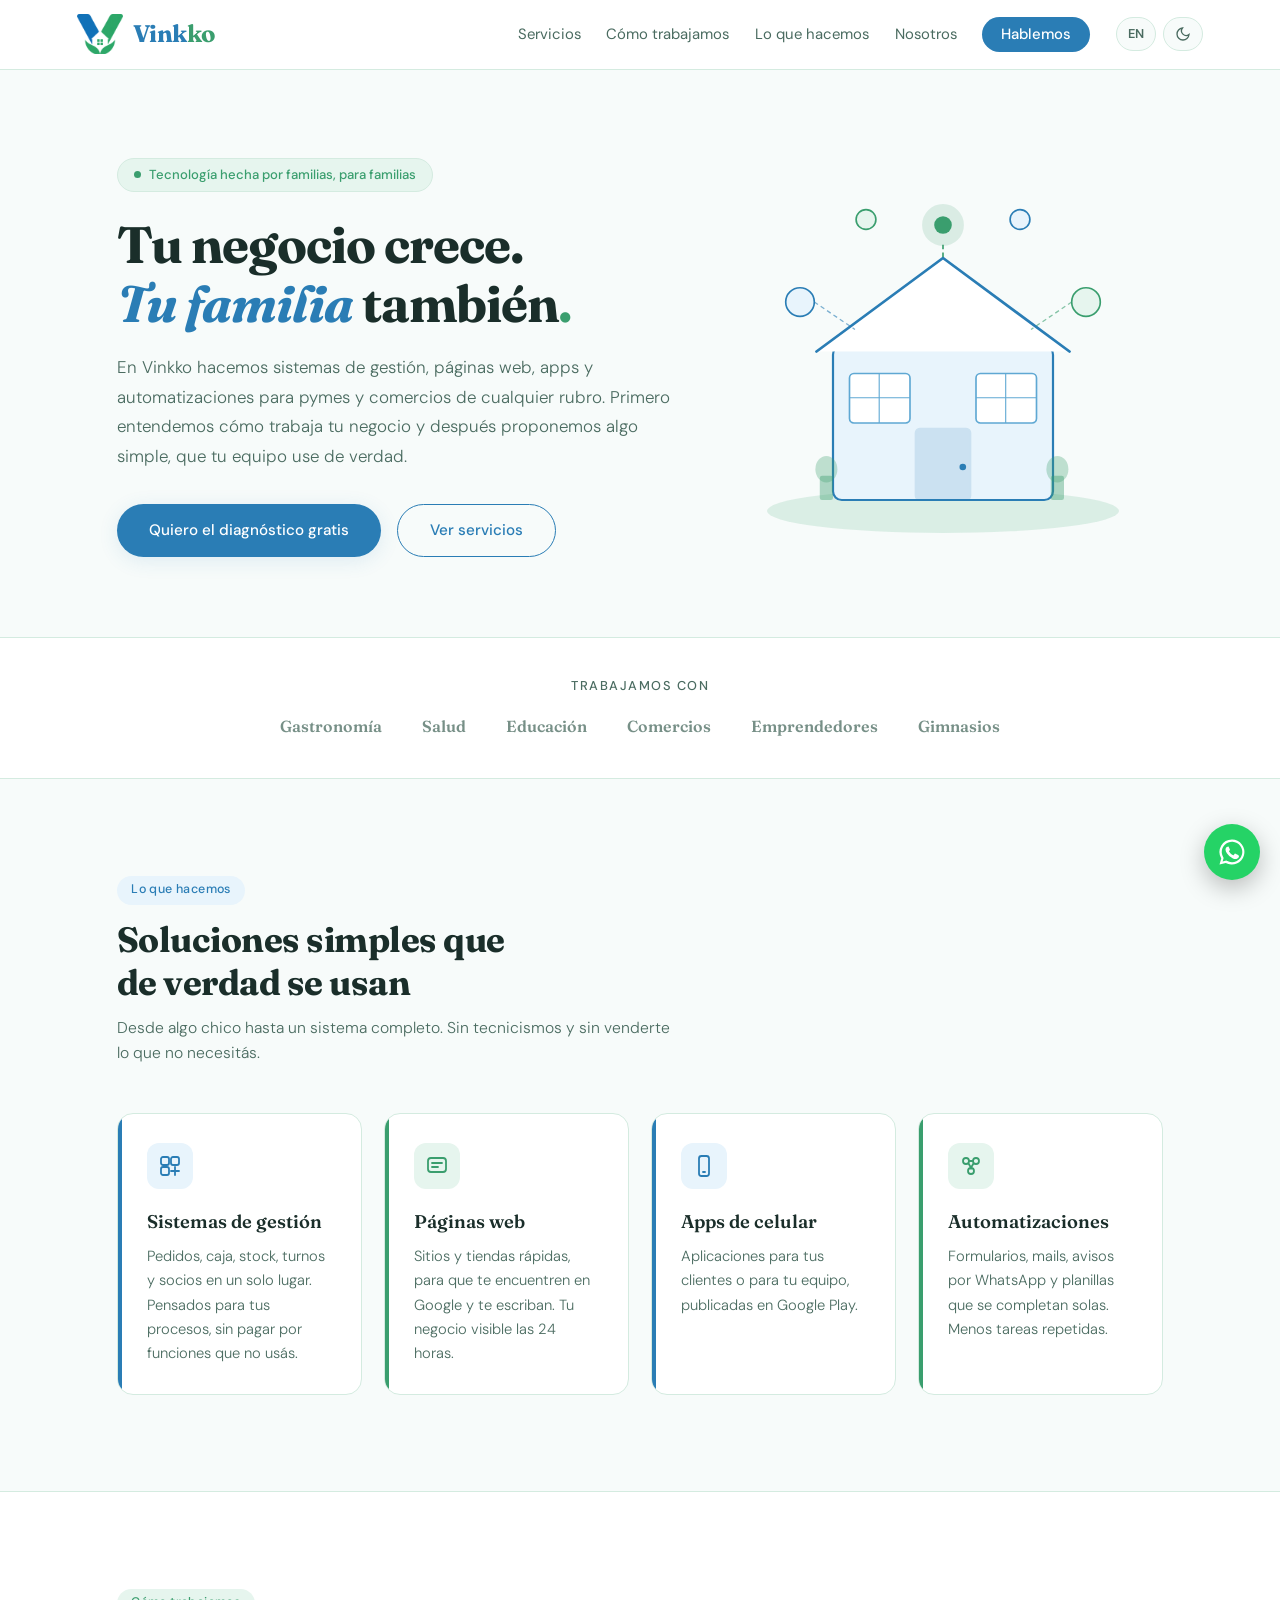
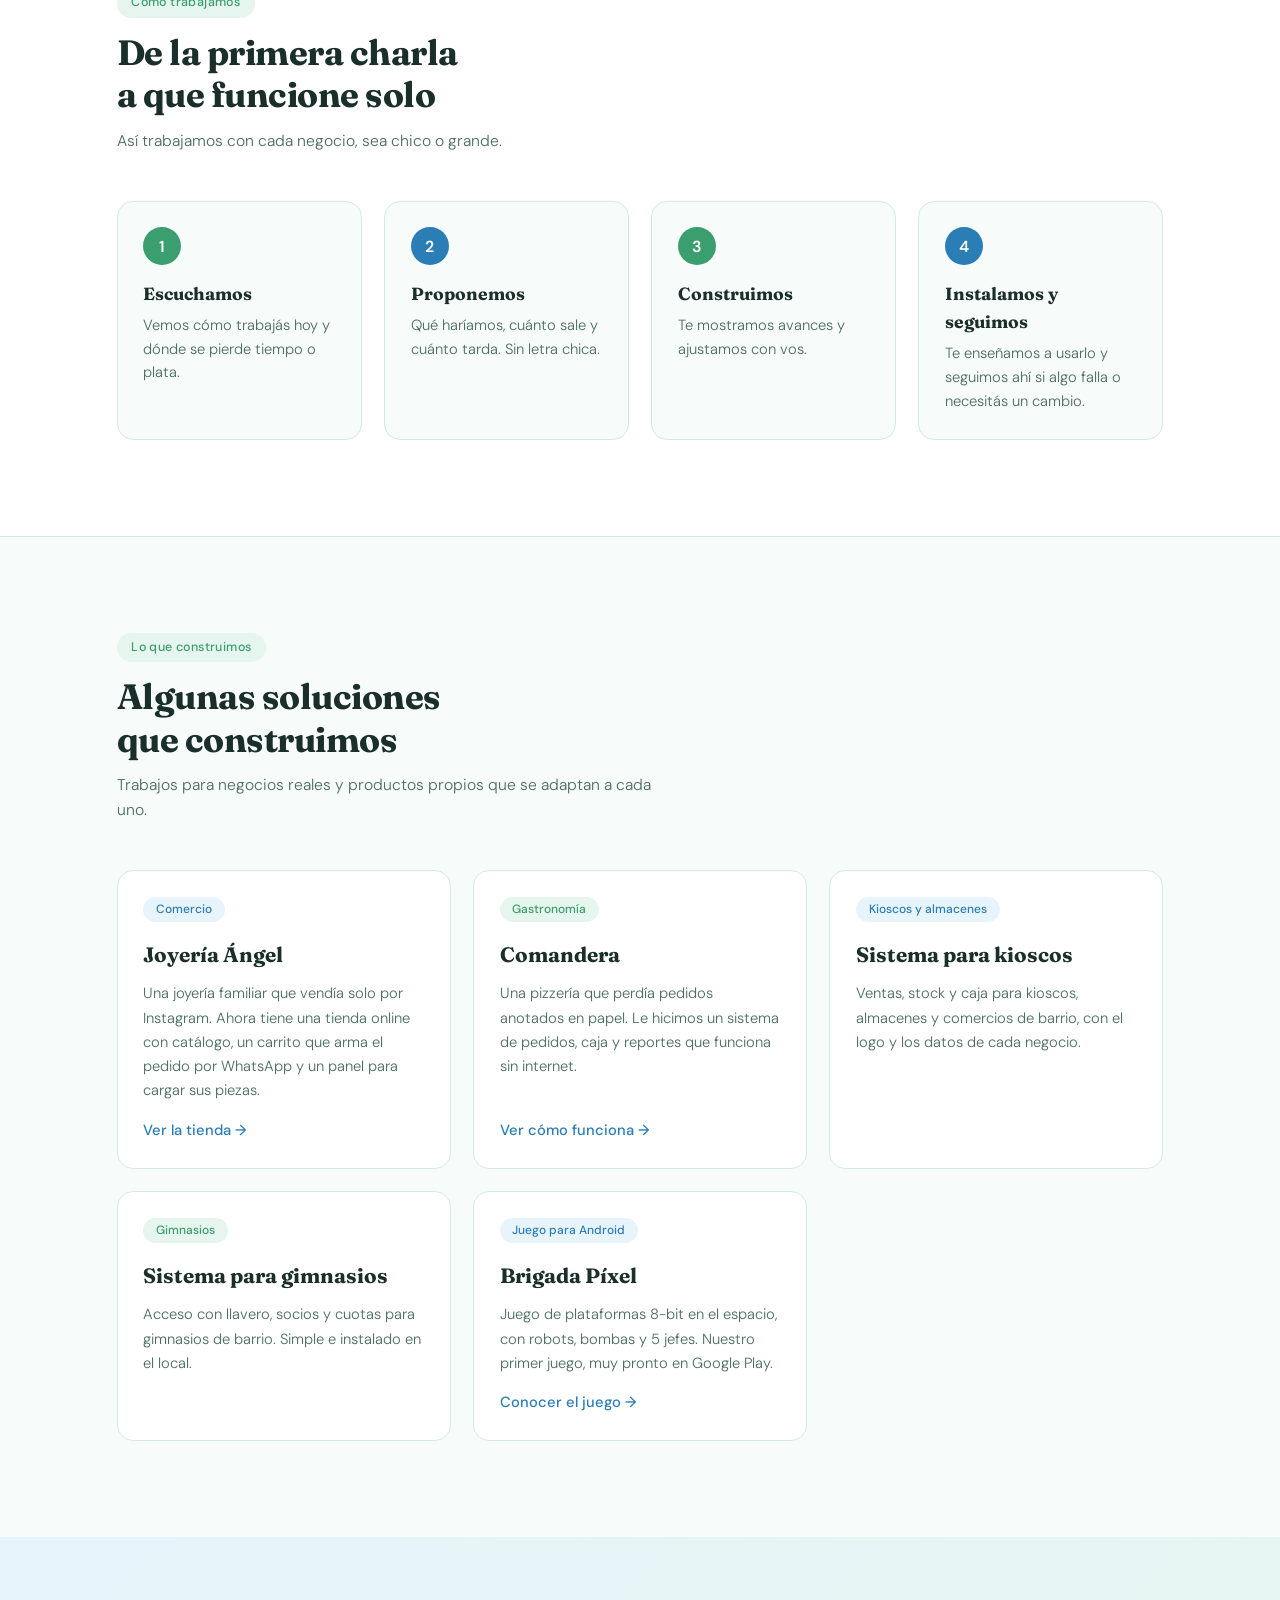
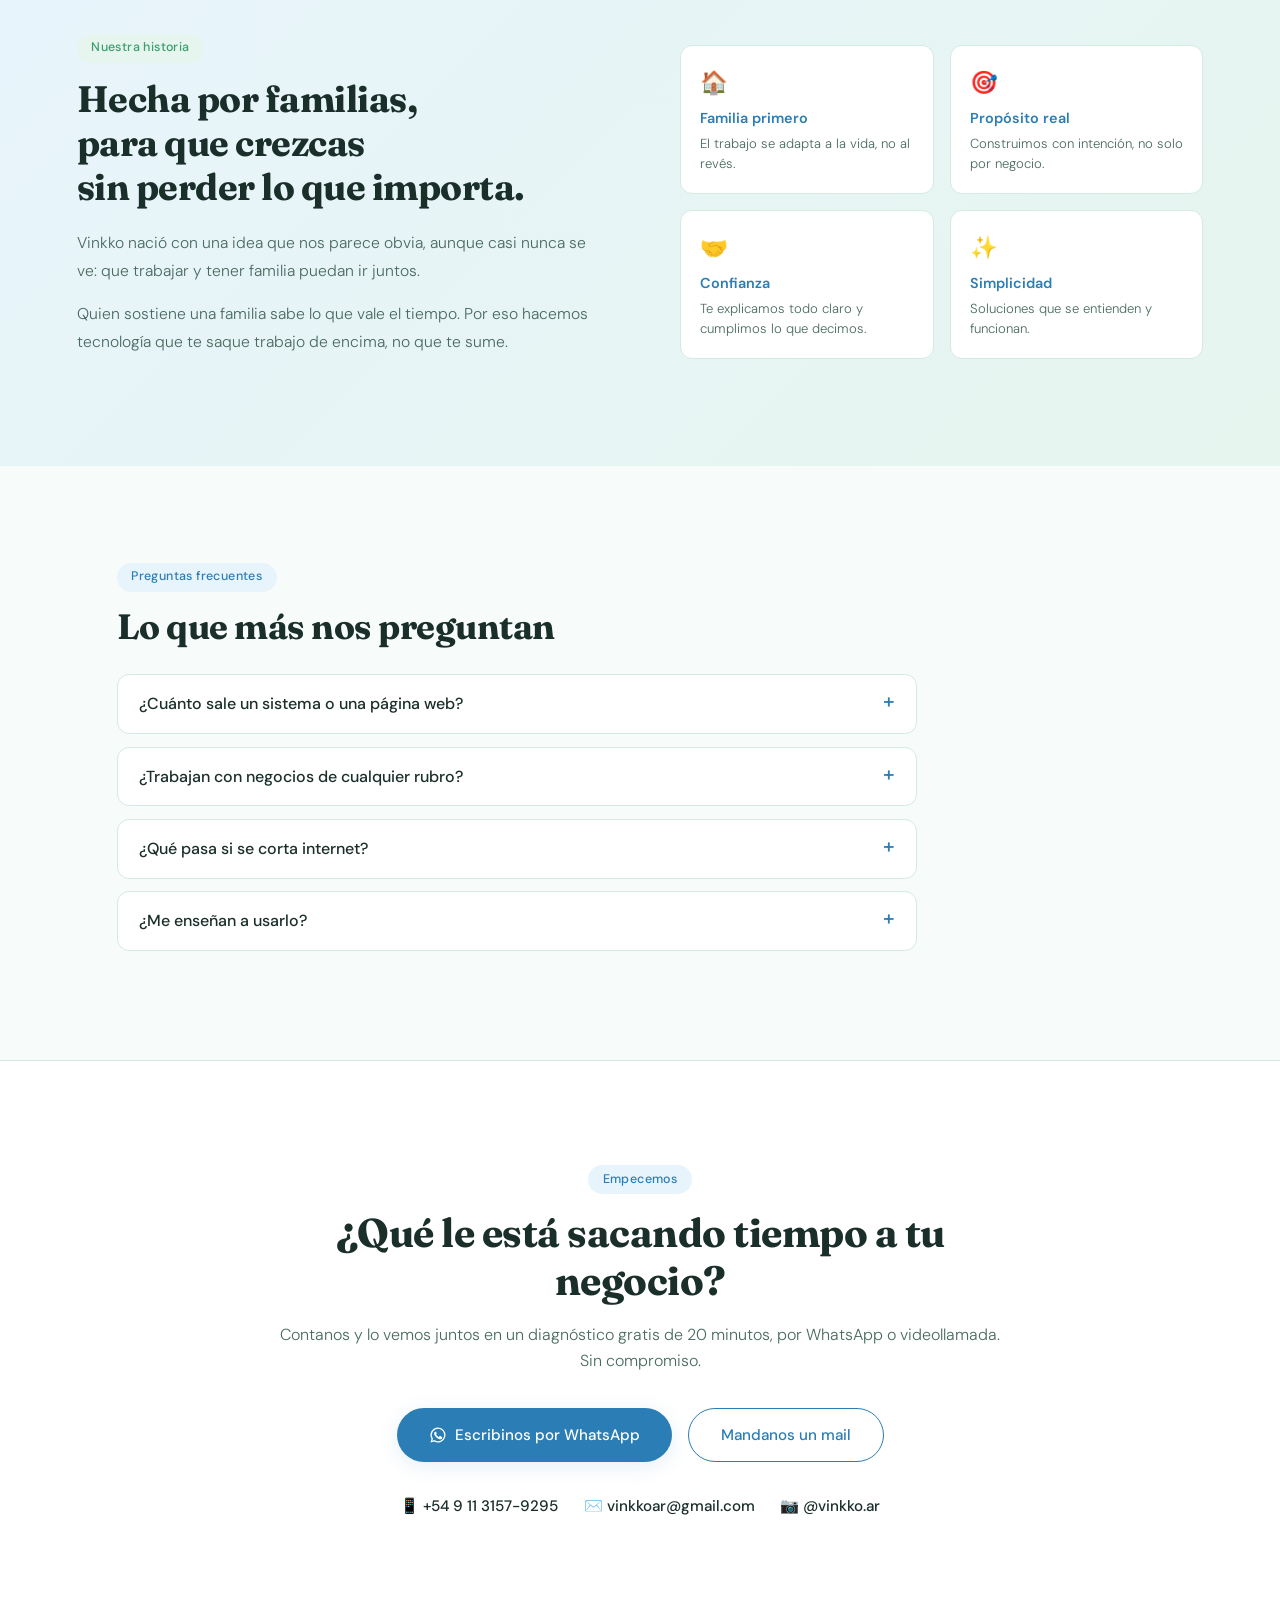
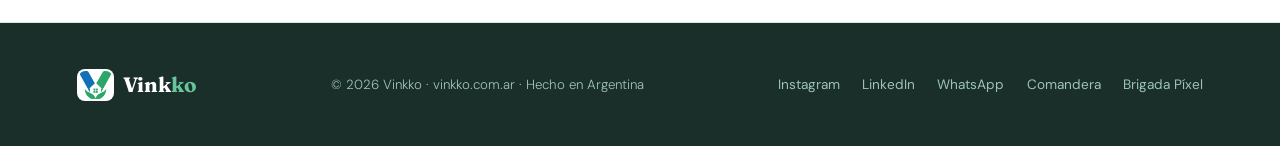
==== commit 47a99b36: "Sección única: lo que construimos (con Joyería Ángel) Co-Authored-By: Claude Opus 5.5 <noreply@anthr" ====
--- a/index.html
+++ b/index.html
@@ -171,7 +171,7 @@
   .paso p { font-size:.92rem; color:var(--suave); font-weight:300; }
 
   /* PRODUCTOS */
-  .grid-productos { display:grid; grid-template-columns:repeat(4,1fr); gap:1.4rem; }
+  .grid-productos { display:grid; grid-template-columns:repeat(3,1fr); gap:1.4rem; }
   @media (max-width:1100px) { .grid-productos { grid-template-columns:repeat(2,1fr); } }
   @media (max-width:600px) { .grid-productos { grid-template-columns:1fr; } }
   .prod-card { border:1px solid var(--borde); border-radius:16px; padding:1.6rem; background:var(--superficie); transition:transform .2s,box-shadow .2s; display:flex; flex-direction:column; }
@@ -255,7 +255,7 @@
     <ul>
       <li><a href="#servicios" data-k="nav1">Servicios</a></li>
       <li><a href="#como" data-k="nav2">Cómo trabajamos</a></li>
-      <li><a href="#productos" data-k="nav3">Productos</a></li>
+      <li><a href="#productos" data-k="nav3">Lo que hacemos</a></li>
       <li><a href="#nosotros" data-k="nav4">Nosotros</a></li>
       <li><a href="#contacto" class="nav-cta" data-k="nav5">Hablemos</a></li>
     </ul>
@@ -357,15 +357,21 @@
 </section>
 
 <section class="bloque" id="productos">
-  <div class="tag v" data-k="prod_tag">Nuestros productos</div>
-  <h2 class="sec-titulo" data-k="prod_t">Soluciones que construimos<br>para casos reales</h2>
-  <p class="sec-sub" data-k="prod_s">Además de trabajos a medida, tenemos productos propios que se adaptan a cada negocio.</p>
+  <div class="tag v" data-k="prod_tag">Lo que construimos</div>
+  <h2 class="sec-titulo" data-k="prod_t">Algunas soluciones<br>que construimos</h2>
+  <p class="sec-sub" data-k="prod_s">Trabajos para negocios reales y productos propios que se adaptan a cada uno.</p>
   <div class="grid-productos">
     <article class="prod-card">
-      <span class="prod-badge" data-k="pr1b">Gastronomía</span>
+      <span class="prod-badge azul" data-k="cl2b">Comercio</span>
+      <h3>Joyería Ángel</h3>
+      <p data-k="cl2p">Una joyería familiar que vendía solo por Instagram. Ahora tiene una tienda online con catálogo, un carrito que arma el pedido por WhatsApp y un panel para cargar sus piezas.</p>
+      <a class="prod-link" href="https://joyeria-angel-925.web.app/" target="_blank" rel="noopener" data-k="cl2l">Ver la tienda →</a>
+    </article>
+    <article class="prod-card">
+      <span class="prod-badge" data-k="cl1b">Gastronomía</span>
       <h3>Comandera</h3>
-      <p data-k="pr1p">Pedidos, caja y reportes para locales de comida. Funciona sin internet y se instala en el local. Nació en una pizzería que perdía pedidos escritos en papel.</p>
-      <a class="prod-link" href="comandera/" data-k="pr1l">Ver cómo funciona →</a>
+      <p data-k="cl1p">Una pizzería que perdía pedidos anotados en papel. Le hicimos un sistema de pedidos, caja y reportes que funciona sin internet.</p>
+      <a class="prod-link" href="comandera/" data-k="cl1l">Ver cómo funciona →</a>
     </article>
     <article class="prod-card">
       <span class="prod-badge azul" data-k="pr4b">Kioscos y almacenes</span>
@@ -453,7 +459,7 @@
 <script>
 (function () {
   var EN = {
-    skip:'Skip to content', nav1:'Services', nav2:'How we work', nav3:'Products', nav4:'About us', nav5:"Let's talk",
+    skip:'Skip to content', nav1:'Services', nav2:'How we work', nav3:'Our work', nav4:'About us', nav5:"Let's talk",
     badge:'Technology made by families, for families',
     h1:'Your business grows.<br><em>Your family</em> does too<strong>.</strong>',
     hero_p:'At Vinkko we build management systems, websites, apps and automations for small businesses of any kind. First we understand how your business works, then we propose something simple that your team will actually use.',
@@ -469,8 +475,9 @@
     p2t:'We propose', p2p:'What we would build, what it costs and how long it takes. No fine print.',
     p3t:'We build', p3p:'We show you progress and adjust with you.',
     p4t:'We install and stay', p4p:'We teach you how to use it and we\'re still there if something fails or you need a change.',
-    prod_tag:'Our products', prod_t:'Solutions we built<br>for real cases', prod_s:'Besides custom work, we have our own products that adapt to each business.',
-    pr1b:'Restaurants', pr1p:'Orders, cash register and reports for food businesses. Works offline and is installed on site. It was born in a pizzeria that kept losing orders written on paper.', pr1l:'See how it works →',
+    prod_tag:'What we built', prod_t:'Some solutions<br>we have built', prod_s:'Work for real businesses and our own products that adapt to each one.',
+    cl1b:'Restaurants', cl1p:'A pizzeria that kept losing orders written on paper. We built an order, cash register and reporting system that works offline.', cl1l:'See how it works →',
+    cl2b:'Retail', cl2p:'A family jewelry business that only sold on Instagram. Now it has an online store with a catalog, a cart that sends the order via WhatsApp and a panel to upload its pieces.', cl2l:'See the store →',
     pr4b:'Corner shops', pr4t:'System for corner shops', pr4p:'Sales, stock and cash register for corner shops, grocery stores and neighborhood businesses, with each business\'s logo and details.',
     pr2b:'Gyms', pr2t:'Gym management system', pr2p:'Key-fob access, members and fees for neighborhood gyms. Simple and installed on site.',
     pr3b:'Android game', pr3p:'An 8-bit space platformer with robots, bombs and 5 bosses. Our first game, coming soon to Google Play.', pr3l:'Discover the game →',
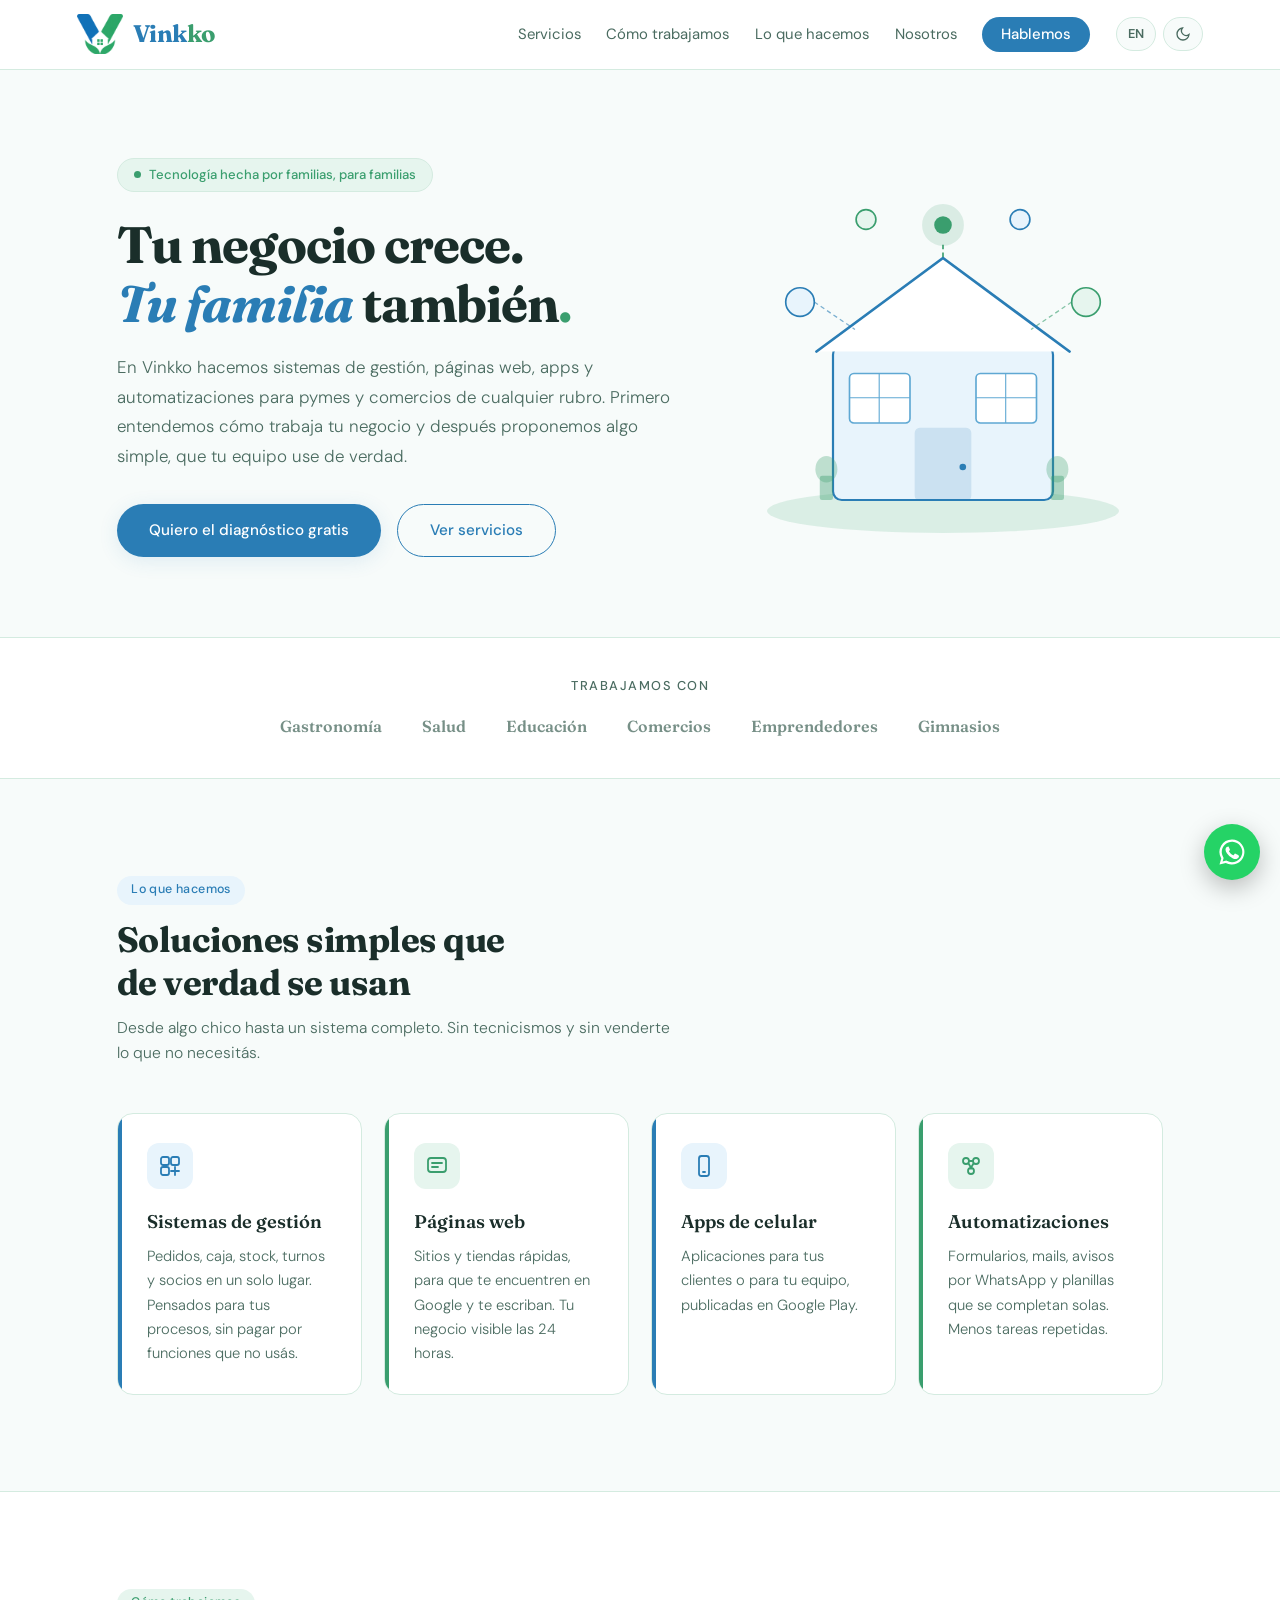
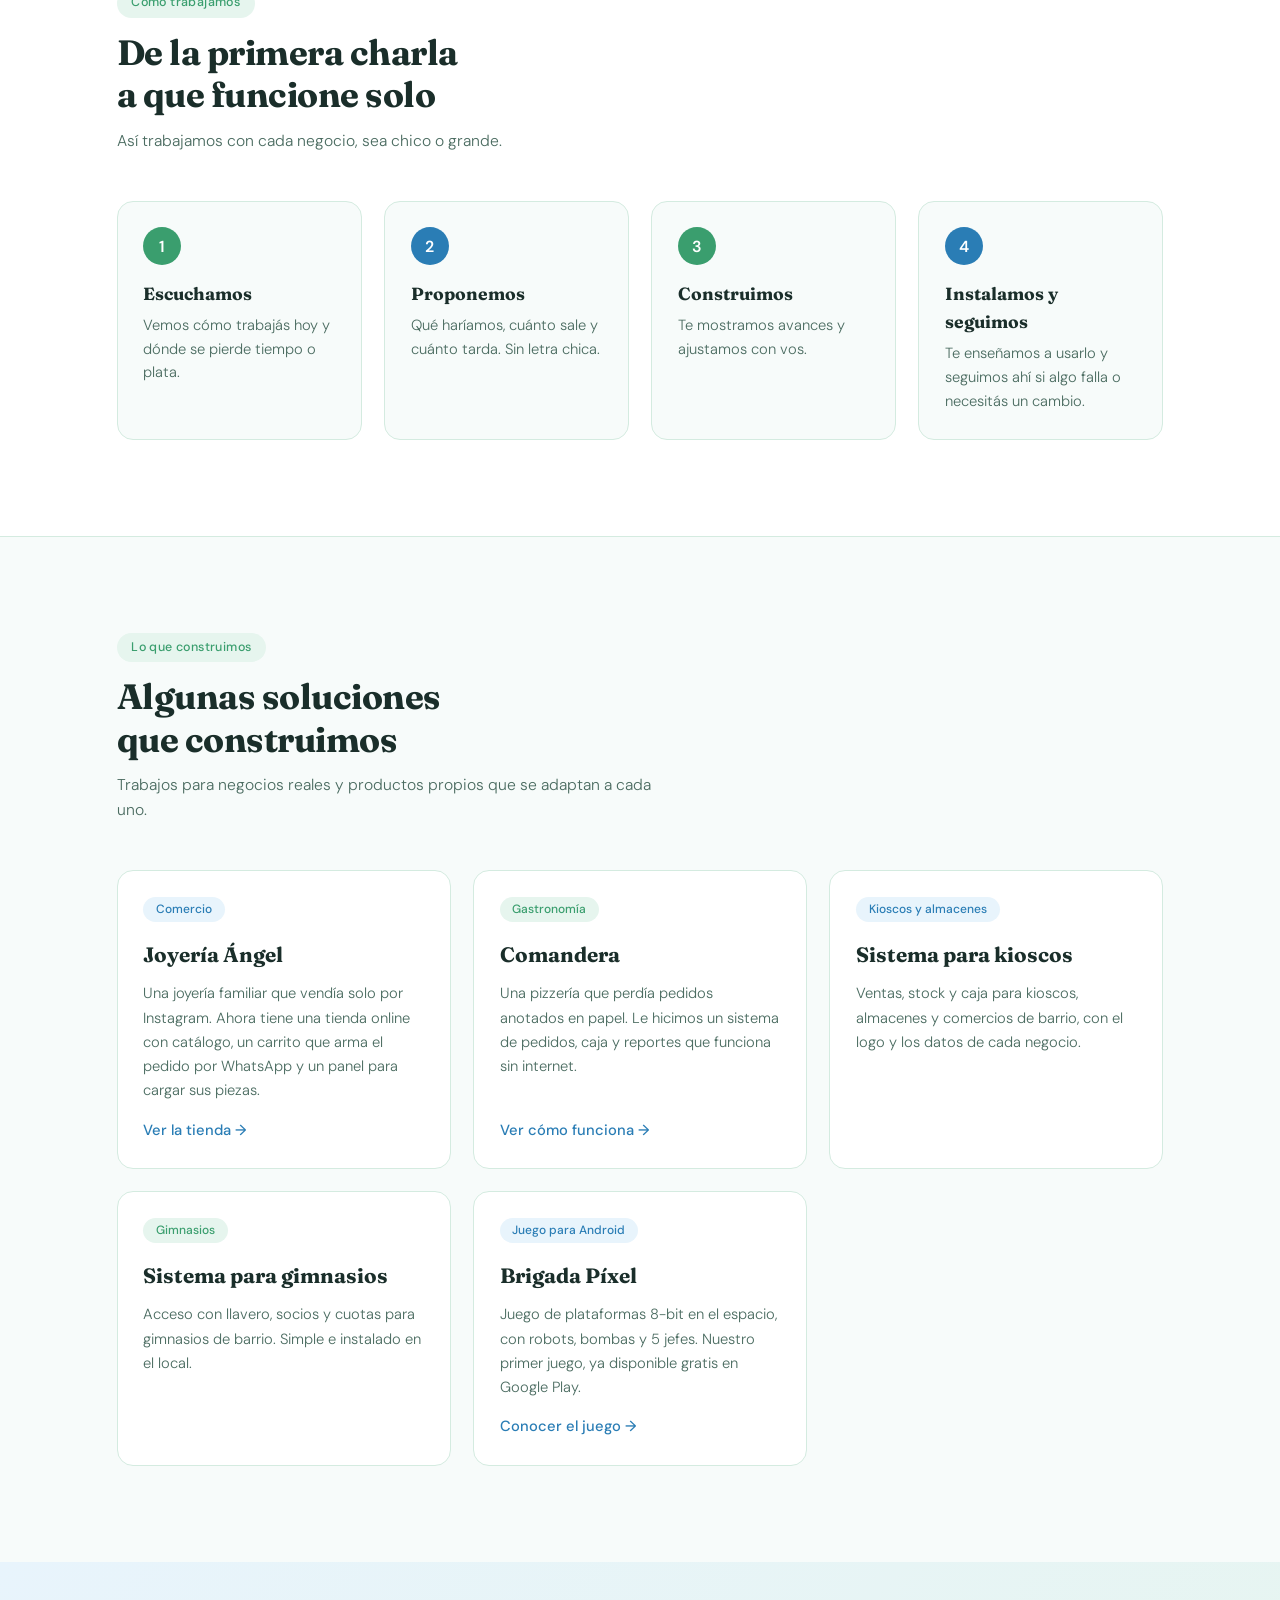
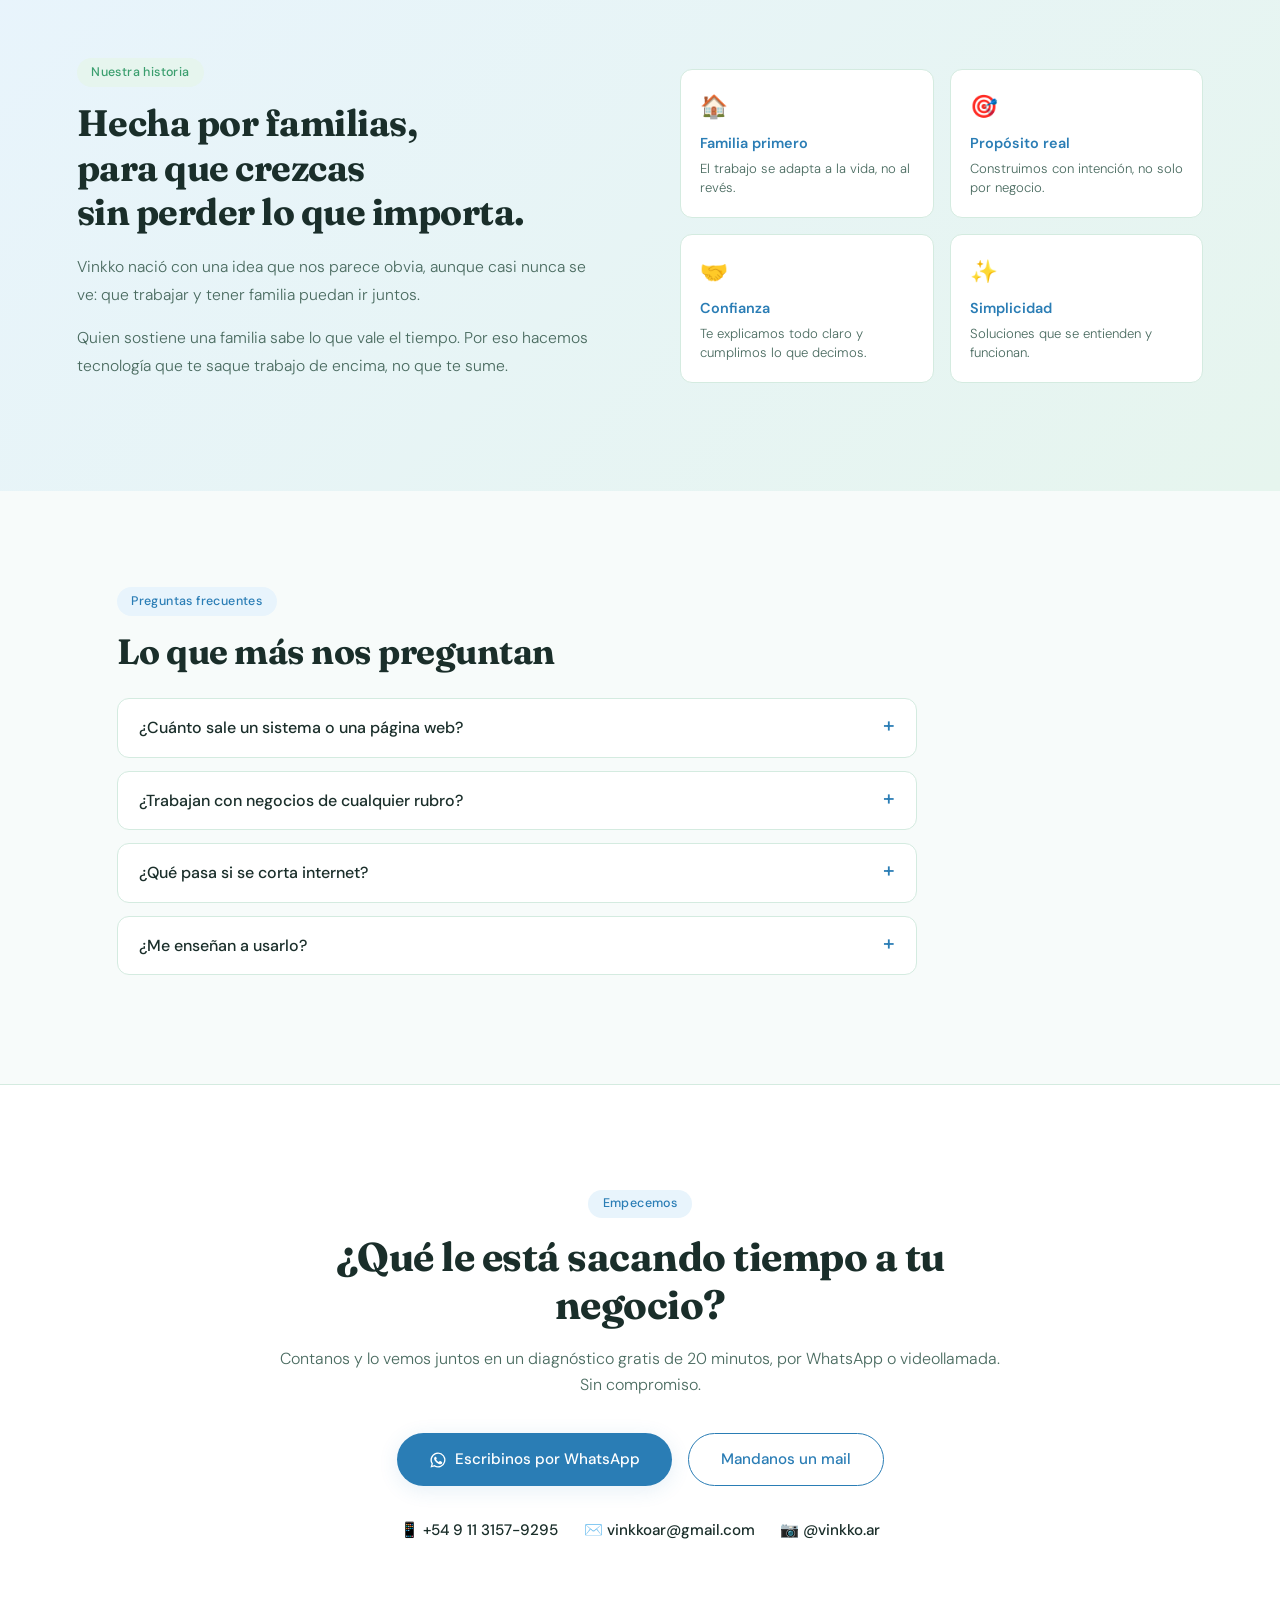
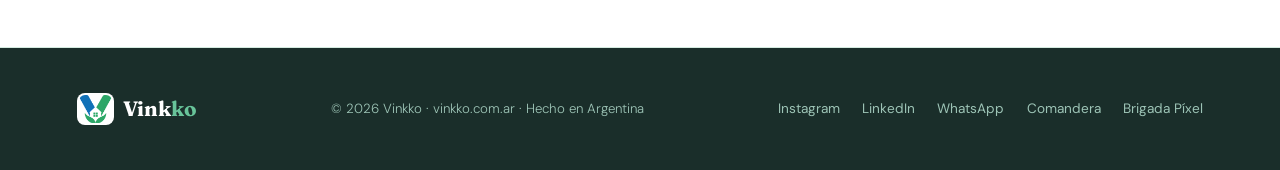
==== commit b35b9bdc: "Brigada Píxel ya disponible en Google Play Co-Authored-By: Claude Opus 5.5 <noreply@anthropic.com> " ====
--- a/index.html
+++ b/index.html
@@ -386,7 +386,7 @@
     <article class="prod-card">
       <span class="prod-badge azul" data-k="pr3b">Juego para Android</span>
       <h3>Brigada Píxel</h3>
-      <p data-k="pr3p">Juego de plataformas 8-bit en el espacio, con robots, bombas y 5 jefes. Nuestro primer juego, muy pronto en Google Play.</p>
+      <p data-k="pr3p">Juego de plataformas 8-bit en el espacio, con robots, bombas y 5 jefes. Nuestro primer juego, ya disponible gratis en Google Play.</p>
       <a class="prod-link" href="brigada-pixel/" data-k="pr3l">Conocer el juego →</a>
     </article>
   </div>
@@ -480,7 +480,7 @@
     cl2b:'Retail', cl2p:'A family jewelry business that only sold on Instagram. Now it has an online store with a catalog, a cart that sends the order via WhatsApp and a panel to upload its pieces.', cl2l:'See the store →',
     pr4b:'Corner shops', pr4t:'System for corner shops', pr4p:'Sales, stock and cash register for corner shops, grocery stores and neighborhood businesses, with each business\'s logo and details.',
     pr2b:'Gyms', pr2t:'Gym management system', pr2p:'Key-fob access, members and fees for neighborhood gyms. Simple and installed on site.',
-    pr3b:'Android game', pr3p:'An 8-bit space platformer with robots, bombs and 5 bosses. Our first game, coming soon to Google Play.', pr3l:'Discover the game →',
+    pr3b:'Android game', pr3p:'An 8-bit space platformer with robots, bombs and 5 bosses. Our first game, now available for free on Google Play.', pr3l:'Discover the game →',
     nos_tag:'Our story', nos_t:'Made by families,<br>so you can grow<br>without losing what matters.',
     nos_p1:'Vinkko was born from an idea that seems obvious to us, yet is rarely seen: that work and family can go together.',
     nos_p2:'Anyone who supports a family knows what time is worth. That\'s why we build technology that takes work off your plate instead of adding to it.',
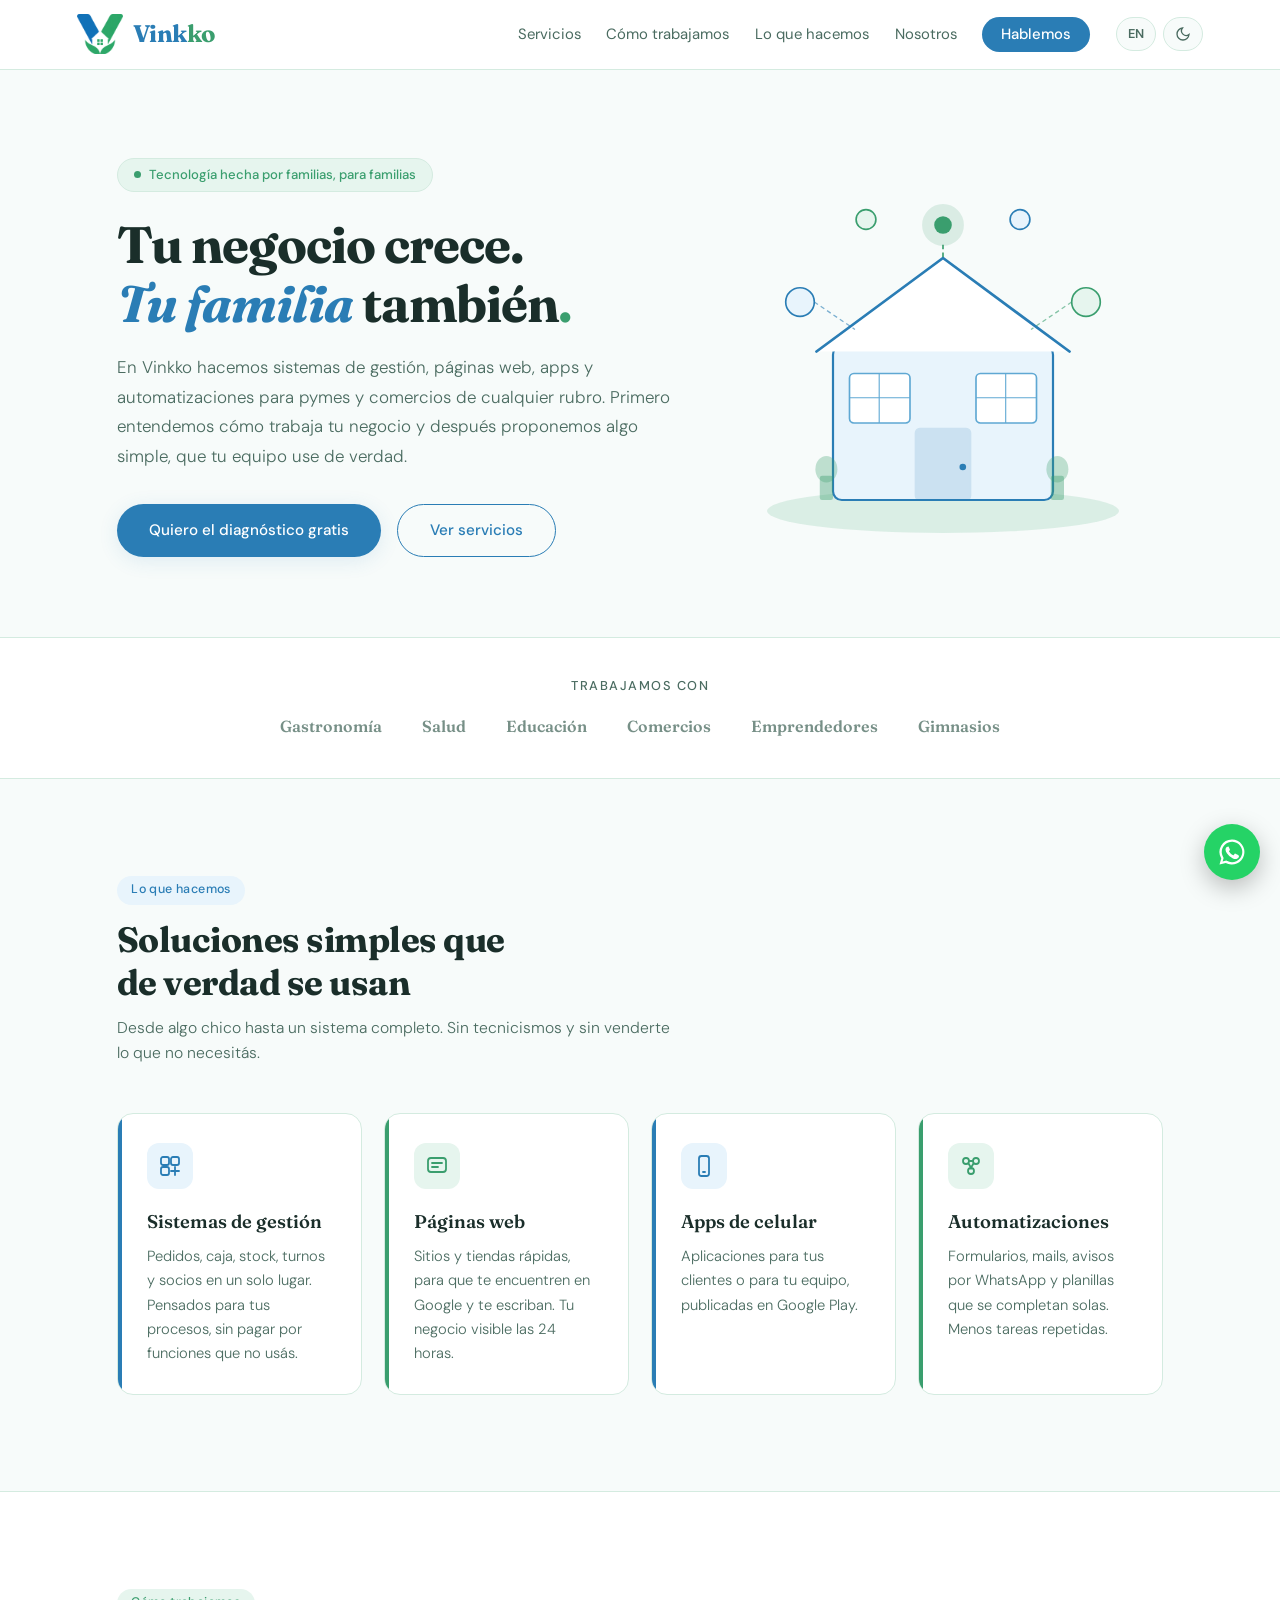
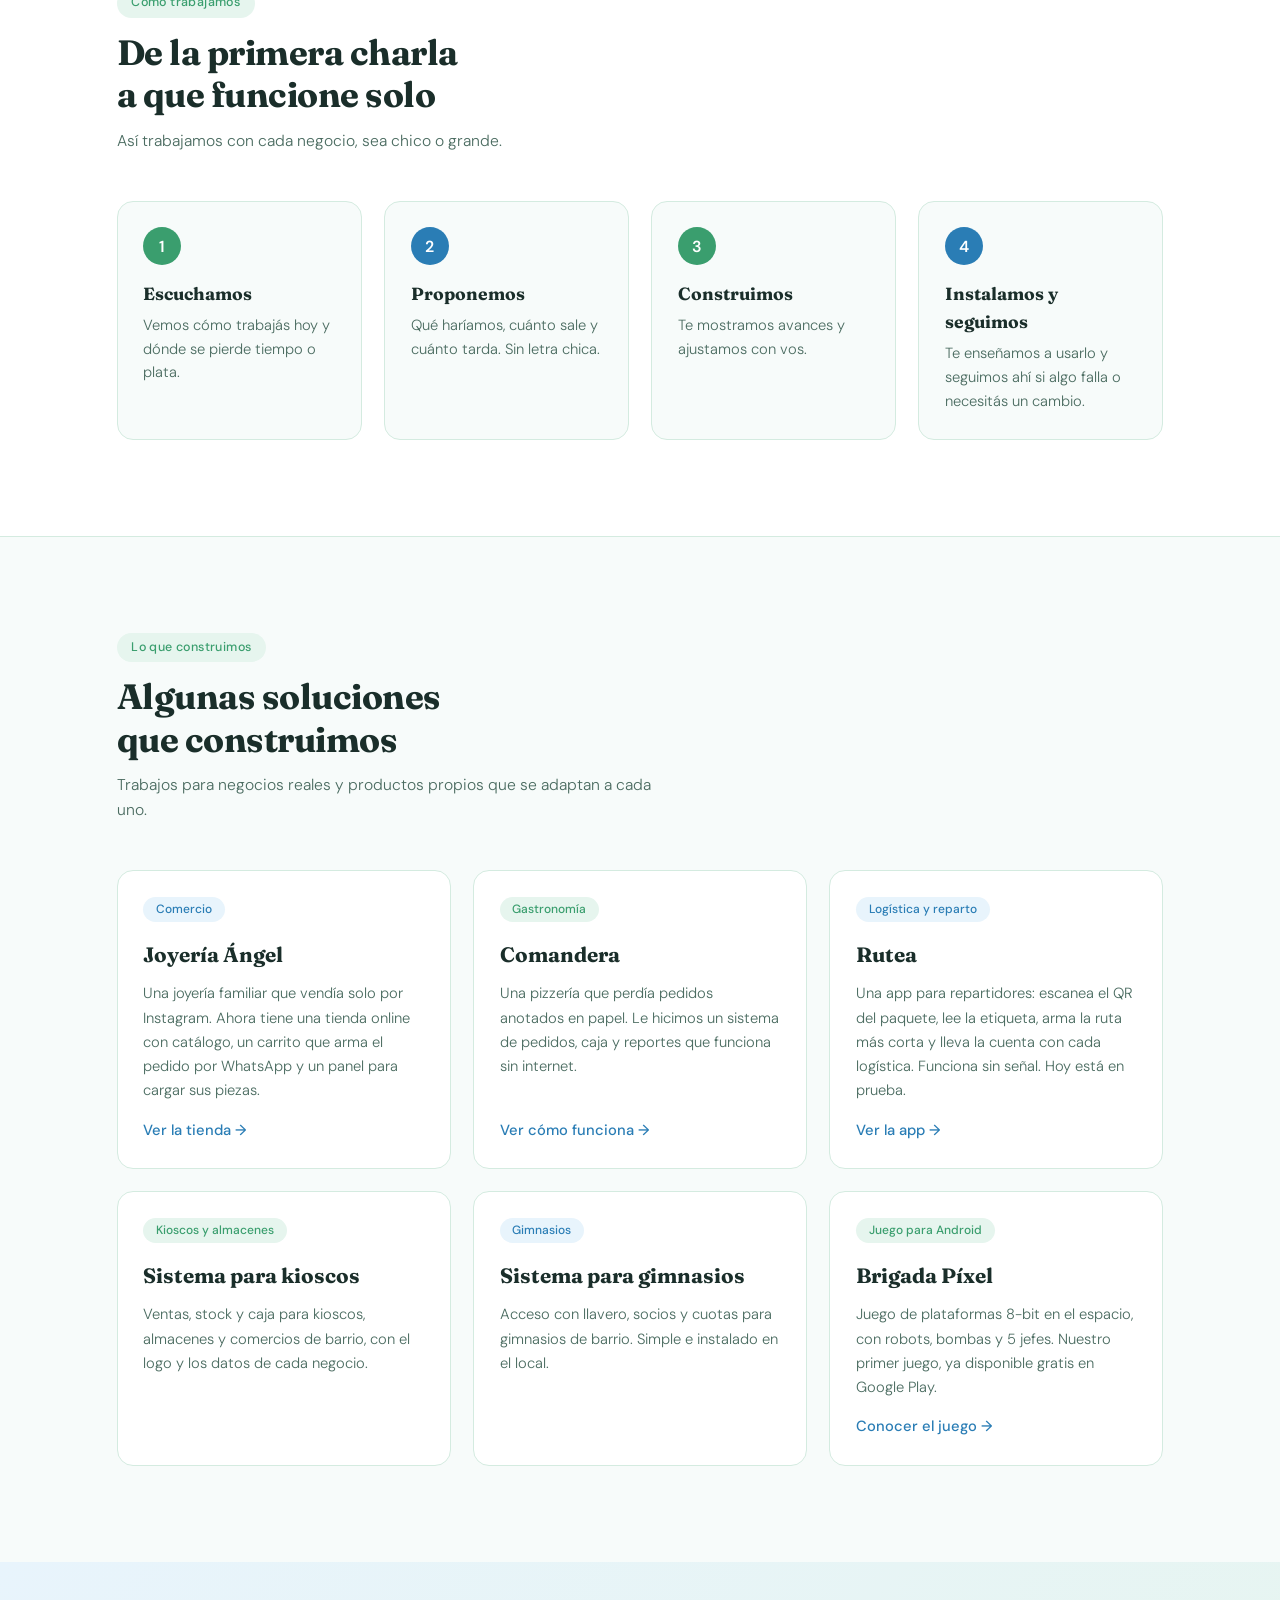
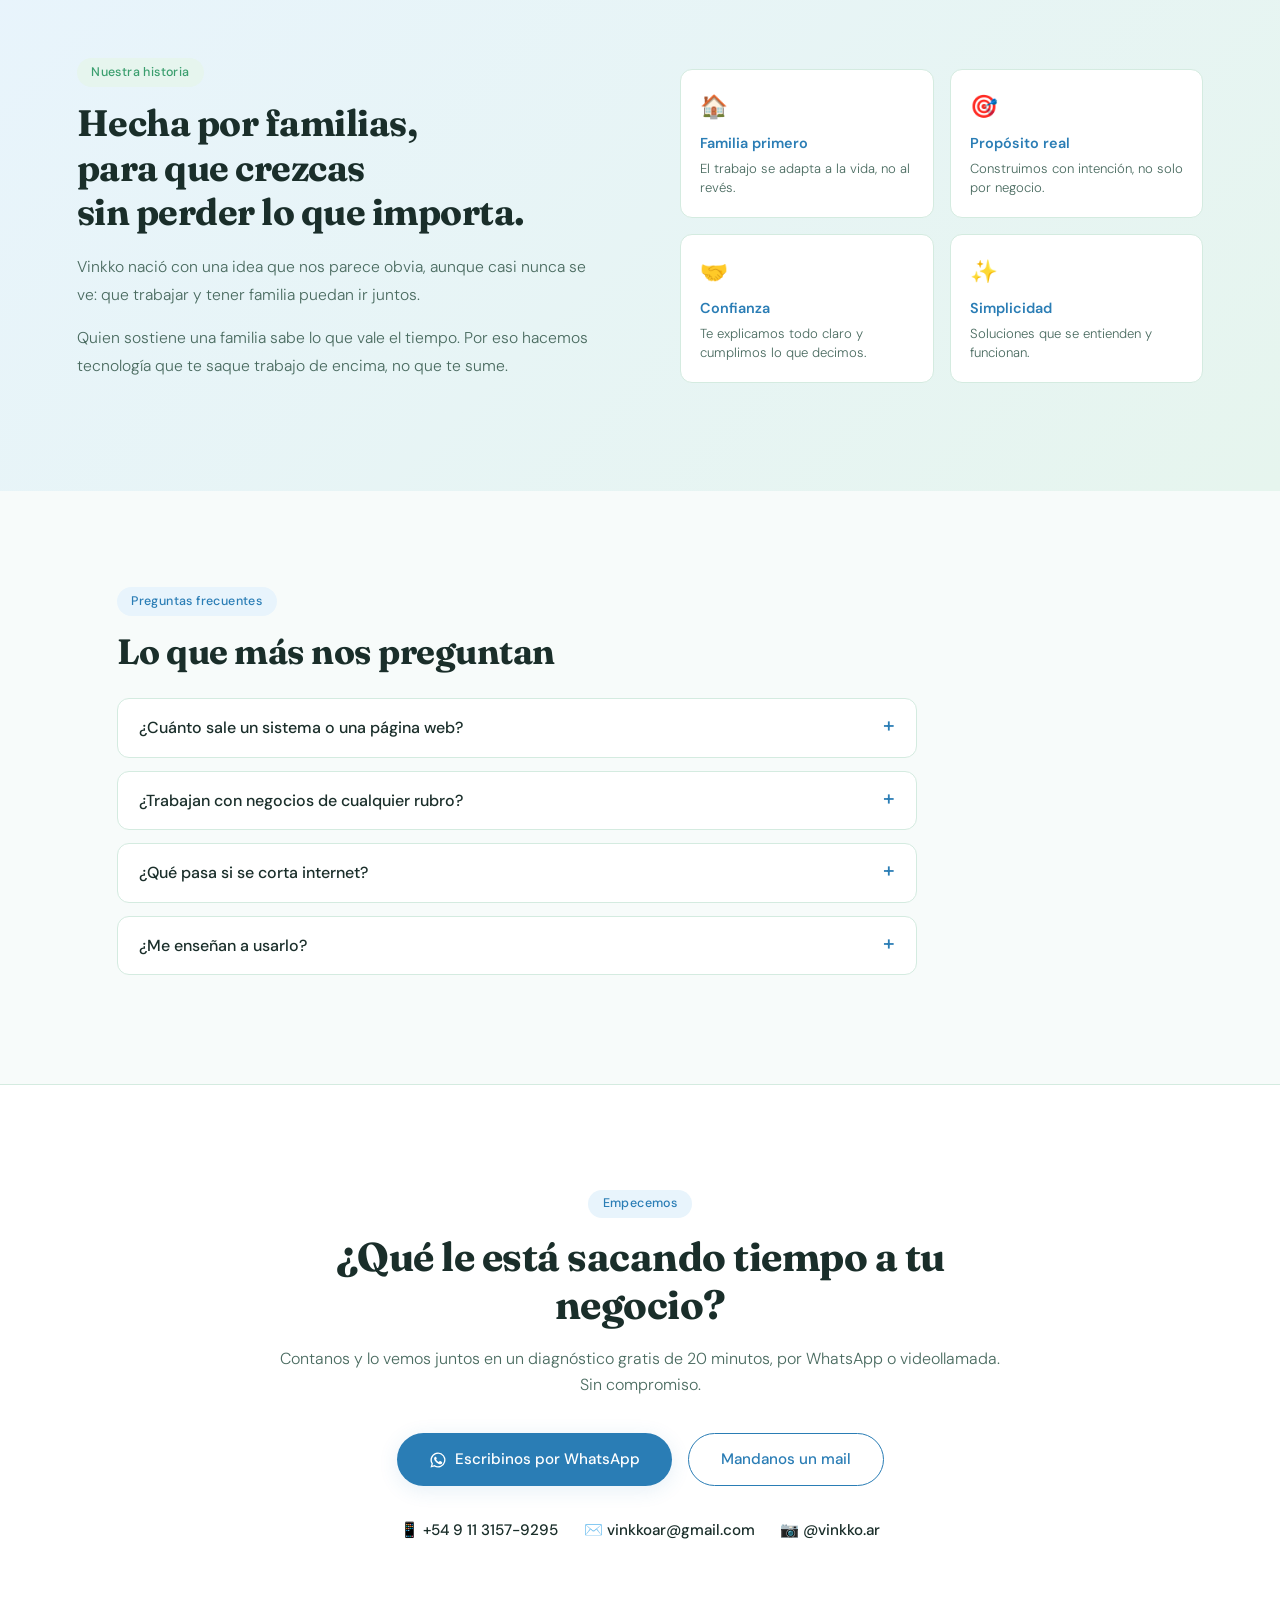
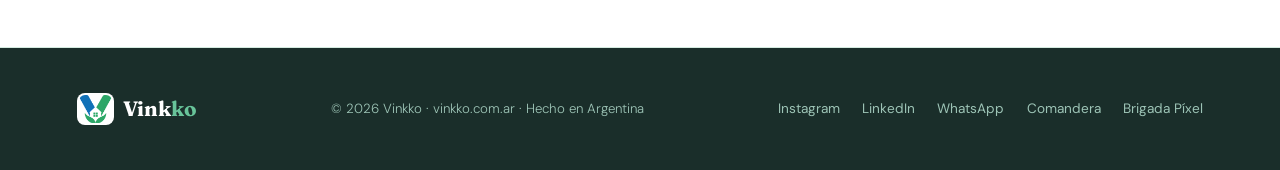
==== commit 9d9bfbd5: "Agregar Rutea: página propia y tarjeta en Lo que construimos Nueva página /rutea/ con capturas, tarj" ====
--- a/index.html
+++ b/index.html
@@ -374,17 +374,23 @@
       <a class="prod-link" href="comandera/" data-k="cl1l">Ver cómo funciona →</a>
     </article>
     <article class="prod-card">
-      <span class="prod-badge azul" data-k="pr4b">Kioscos y almacenes</span>
+      <span class="prod-badge azul" data-k="ru1b">Logística y reparto</span>
+      <h3>Rutea</h3>
+      <p data-k="ru1p">Una app para repartidores: escanea el QR del paquete, lee la etiqueta, arma la ruta más corta y lleva la cuenta con cada logística. Funciona sin señal. Hoy está en prueba.</p>
+      <a class="prod-link" href="rutea/" data-k="ru1l">Ver la app →</a>
+    </article>
+    <article class="prod-card">
+      <span class="prod-badge" data-k="pr4b">Kioscos y almacenes</span>
       <h3 data-k="pr4t">Sistema para kioscos</h3>
       <p data-k="pr4p">Ventas, stock y caja para kioscos, almacenes y comercios de barrio, con el logo y los datos de cada negocio.</p>
     </article>
     <article class="prod-card">
-      <span class="prod-badge" data-k="pr2b">Gimnasios</span>
+      <span class="prod-badge azul" data-k="pr2b">Gimnasios</span>
       <h3 data-k="pr2t">Sistema para gimnasios</h3>
       <p data-k="pr2p">Acceso con llavero, socios y cuotas para gimnasios de barrio. Simple e instalado en el local.</p>
     </article>
     <article class="prod-card">
-      <span class="prod-badge azul" data-k="pr3b">Juego para Android</span>
+      <span class="prod-badge" data-k="pr3b">Juego para Android</span>
       <h3>Brigada Píxel</h3>
       <p data-k="pr3p">Juego de plataformas 8-bit en el espacio, con robots, bombas y 5 jefes. Nuestro primer juego, ya disponible gratis en Google Play.</p>
       <a class="prod-link" href="brigada-pixel/" data-k="pr3l">Conocer el juego →</a>
@@ -477,6 +483,7 @@
     p4t:'We install and stay', p4p:'We teach you how to use it and we\'re still there if something fails or you need a change.',
     prod_tag:'What we built', prod_t:'Some solutions<br>we have built', prod_s:'Work for real businesses and our own products that adapt to each one.',
     cl1b:'Restaurants', cl1p:'A pizzeria that kept losing orders written on paper. We built an order, cash register and reporting system that works offline.', cl1l:'See how it works →',
+    ru1b:'Logistics and delivery', ru1p:'An app for couriers: it scans the parcel QR code, reads the label, plans the shortest route and keeps the accounts with each logistics company. Works offline. Currently in testing.', ru1l:'See the app →',
     cl2b:'Retail', cl2p:'A family jewelry business that only sold on Instagram. Now it has an online store with a catalog, a cart that sends the order via WhatsApp and a panel to upload its pieces.', cl2l:'See the store →',
     pr4b:'Corner shops', pr4t:'System for corner shops', pr4p:'Sales, stock and cash register for corner shops, grocery stores and neighborhood businesses, with each business\'s logo and details.',
     pr2b:'Gyms', pr2t:'Gym management system', pr2p:'Key-fob access, members and fees for neighborhood gyms. Simple and installed on site.',
